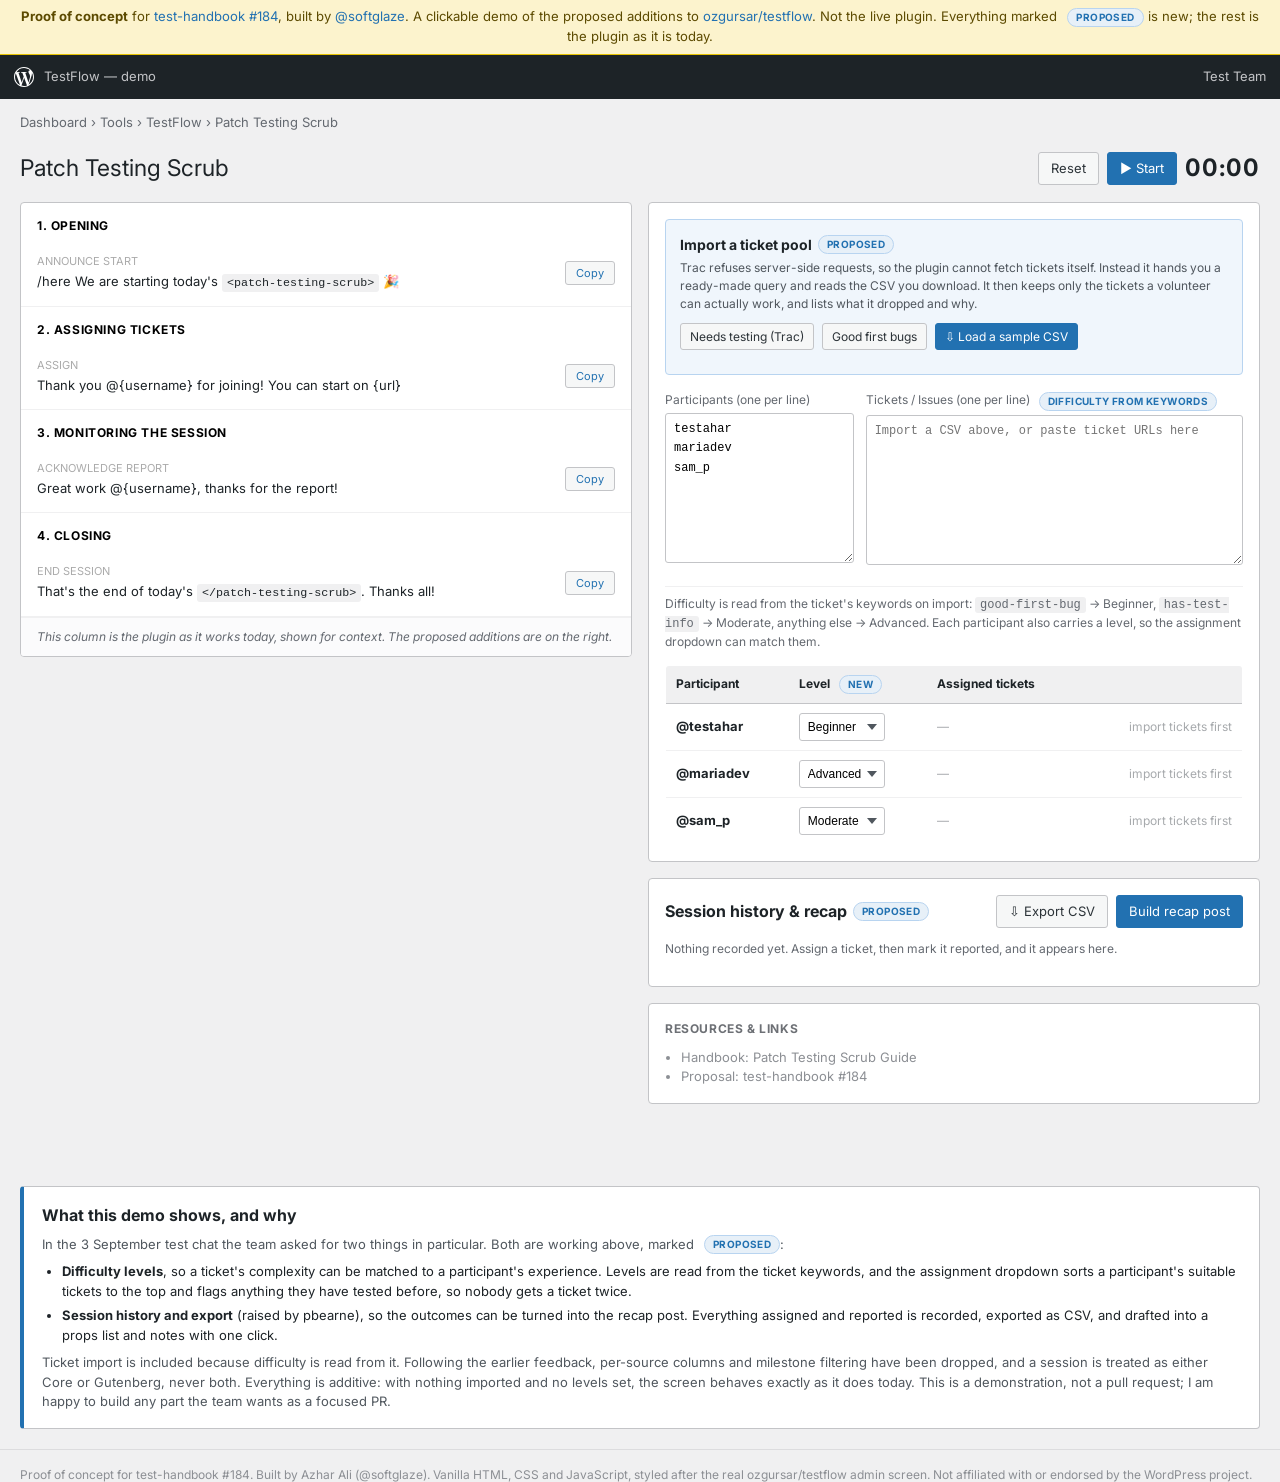
==== index.html @ a4e65a88 "TestFlow patch-scrub demo: difficulty levels, session-history export, ticket import" ====
<!DOCTYPE html>
<html lang="en">
<head>
<meta charset="utf-8">
<meta name="viewport" content="width=device-width, initial-scale=1">
<title>TestFlow scrub demo (test-handbook #184)</title>
<link rel="preconnect" href="https://fonts.googleapis.com">
<link href="https://fonts.googleapis.com/css2?family=Inter:wght@400;500;600;700&display=swap" rel="stylesheet">
<style>
  :root{ --wp-admin-theme-color:#2271b1; --wp:#2271b1; }
  *{box-sizing:border-box}
  [hidden]{display:none!important}
  body{margin:0;background:#f0f0f1;color:#1d2327;font-family:"Inter",-apple-system,BlinkMacSystemFont,"Segoe UI",Roboto,Helvetica,Arial,sans-serif;font-size:14px;line-height:1.5}
  a{color:var(--wp);text-decoration:none} a:hover{text-decoration:underline}

  .ribbon{background:#fcf3cd;color:#5c4a00;font-size:.82rem;text-align:center;padding:7px 14px;border-bottom:1px solid #e6c200}
  .ribbon strong{font-weight:700}
  .wpadminbar{background:#1d2327;color:#c3c4c7;height:44px;display:flex;align-items:center;gap:10px;padding:0 14px;font-size:13px}
  .wpadminbar svg{width:20px;height:20px;fill:#fff}
  .wpadminbar .who{margin-left:auto}
  .breadcrumb{max-width:1400px;margin:0 auto;padding:14px 20px 0;color:#646970;font-size:13px}

  .wrap{max-width:1400px;margin:0 auto;padding:6px 20px 60px}
  h1{font-size:23px;font-weight:400;margin:0}
  h2{font-size:16px;margin:0 0 10px}

  .button{background:#f6f7f7;border:1px solid #c3c4c7;border-radius:3px;color:#2c3338;padding:5px 12px;font-size:13px;cursor:pointer;line-height:1.6;font-family:inherit;display:inline-flex;align-items:center;gap:6px}
  .button:hover{background:#f0f0f1;border-color:#8c8f94}
  .button-primary{background:var(--wp);border-color:var(--wp);color:#fff}
  .button-primary:hover{background:#135e96;border-color:#135e96}
  .button-small{padding:3px 9px;font-size:12px}

  .widefat{border:1px solid #c3c4c7;border-collapse:collapse;width:100%;background:#fff;border-radius:4px;overflow:hidden}
  .widefat th,.widefat td{padding:9px 10px;text-align:left;vertical-align:middle}
  .widefat thead th{border-bottom:1px solid #c3c4c7;font-size:12px;background:#f0f0f1}
  .widefat tbody td{border-bottom:1px solid #f0f0f1}
  .widefat tbody tr:last-child td{border-bottom:none}

  /* proposed marker */
  .tf-proposed{display:inline-block;font-size:10px;font-weight:700;text-transform:uppercase;letter-spacing:.4px;color:var(--wp);background:#e7f0f8;border:1px solid #b8d4f0;border-radius:10px;padding:1px 8px;margin-left:6px;vertical-align:middle}

  /* TestFlow (adapted from the plugin's admin.css) */
  .tf-wrap{max-width:1400px}
  .tf-header{display:flex;align-items:center;justify-content:space-between;padding:12px 0 16px;flex-wrap:wrap;gap:10px}
  .tf-timer-controls{display:flex;align-items:center;gap:8px}
  .tf-timer{font-size:24px;font-weight:700;font-variant-numeric:tabular-nums;letter-spacing:1px;color:#1d2327;min-width:70px}
  .tf-body{display:grid;grid-template-columns:1fr 1fr;gap:16px;align-items:start}
  .tf-messages-panel{background:#fff;border:1px solid #c3c4c7;border-radius:4px;overflow:hidden}
  .tf-panel-section{padding:14px 16px;border-bottom:1px solid #f0f0f1}
  .tf-panel-section:last-child{border-bottom:none}
  .tf-section-label{display:flex;align-items:center;gap:8px;font-weight:700;text-transform:uppercase;letter-spacing:.6px;color:#000;font-size:12px;margin-bottom:10px}
  .tf-msg-row{display:flex;align-items:center;justify-content:space-between;gap:12px;padding:8px 0;border-bottom:1px solid #f6f7f7}
  .tf-msg-row:last-child{border-bottom:none;padding-bottom:0}
  .tf-msg-label{font-size:11px;text-transform:uppercase;color:#ababab;margin-bottom:2px}
  .tf-msg-text{color:#1d2327;line-height:1.5;font-size:13px}
  .tf-inline-code{background:#f0f0f1;border-radius:3px;padding:2px 5px;font-family:monospace;font-size:.9em}
  .tf-copy-btn{flex-shrink:0;padding:4px 10px;font-size:11px;background:#f6f7f7;border:1px solid #c3c4c7;border-radius:3px;cursor:pointer;white-space:nowrap;color:var(--wp);font-family:inherit}
  .tf-copy-btn:hover{background:var(--wp);color:#fff;border-color:var(--wp)}
  .tf-copy-btn.is-copied{background:#00a32a;color:#fff;border-color:#00a32a}
  .tf-context-note{font-size:12px;color:#646970;font-style:italic;padding:10px 16px;background:#fbfbfc;border-top:1px solid #f0f0f1}

  .tf-right-col{display:flex;flex-direction:column;gap:16px}
  .tf-tracker{background:#fff;border:1px solid #c3c4c7;border-radius:4px;padding:16px}

  /* import panel (proposed) */
  .tf-import{border:1px solid #b8d4f0;background:#f0f6fc;border-radius:4px;padding:14px;margin-bottom:16px}
  .tf-import h3{margin:0 0 4px;font-size:14px;display:flex;align-items:center}
  .tf-import p{margin:2px 0 10px;font-size:12px;color:#50575e}
  .tf-import .qbtns{display:flex;gap:8px;flex-wrap:wrap;margin-bottom:10px}
  .tf-import-summary{font-size:13px;background:#fff;border:1px solid #c3c4c7;border-radius:3px;padding:10px 12px;margin-top:10px}
  .tf-import-summary b{color:#1d2327}
  .tf-dropped{margin:8px 0 0;padding-left:18px;font-size:12px;color:#646970}
  .tf-dropped li{margin-bottom:2px}
  details.tf-dropwrap summary{cursor:pointer;color:var(--wp);font-size:12px;margin-top:6px}

  .tf-pool-setup{display:grid;grid-template-columns:1fr 2fr;gap:12px;margin-bottom:8px;padding-bottom:16px;border-bottom:1px solid #f0f0f1}
  .tf-pool-label{display:block;font-size:12px;color:#646970;margin-bottom:4px}
  .tf-pool-textarea{width:100%;font-size:12px;border:1px solid #c3c4c7;border-radius:3px;padding:6px 8px;resize:vertical;line-height:1.6;font-family:ui-monospace,SFMono-Regular,Menlo,monospace;min-height:150px}
  .tf-hint{font-size:12px;color:#646970;margin:8px 0 14px}
  .tf-hint code{background:#f0f0f1;border-radius:3px;padding:1px 5px}

  .tf-table{font-size:13px}
  .tf-level-select{height:28px;padding:0 22px 0 8px;border:1px solid #c3c4c7;border-radius:3px;font-size:12px;background:#fff;cursor:pointer;appearance:none;-webkit-appearance:none;background-image:url("data:image/svg+xml,%3Csvg xmlns='http://www.w3.org/2000/svg' width='10' height='6'%3E%3Cpath fill='%2350575e' d='M0 0h10L5 6z'/%3E%3C/svg%3E");background-repeat:no-repeat;background-position:right 7px center}
  .tf-assign{display:flex;gap:6px;align-items:center;flex-wrap:wrap;justify-content:flex-end}
  .tf-assign-select{max-width:230px;height:28px;padding:0 24px 0 8px;border:1px solid #c3c4c7;border-radius:3px;font-size:12px;background:#fff;cursor:pointer;appearance:none;-webkit-appearance:none;background-image:url("data:image/svg+xml,%3Csvg xmlns='http://www.w3.org/2000/svg' width='10' height='6'%3E%3Cpath fill='%2350575e' d='M0 0h10L5 6z'/%3E%3C/svg%3E");background-repeat:no-repeat;background-position:right 8px center;text-overflow:ellipsis}
  .tf-chip{display:inline-flex;align-items:center;gap:6px;background:#f0f6fc;border:1px solid #b8d4f0;border-radius:12px;padding:2px 4px 2px 9px;font-size:12px;margin:2px 4px 2px 0}
  .tf-chip .lv{font-size:10px;color:#646970}
  .tf-chip.reported{background:#edfaef;border-color:#a7d3b6}
  .tf-chip button{border:none;background:#c3c4c7;color:#fff;border-radius:50%;width:15px;height:15px;font-size:11px;line-height:1;cursor:pointer;padding:0}
  .tf-chip .rep{background:none;color:#00a32a;font-weight:700;width:auto;height:auto;padding:0 2px}
  .lvl{display:inline-block;font-size:10px;font-weight:700;text-transform:uppercase;letter-spacing:.3px;padding:1px 7px;border-radius:10px}
  .lvl.Beginner{background:#edfaef;color:#00a32a}
  .lvl.Moderate{background:#fcf3e6;color:#8a5a00}
  .lvl.Advanced{background:#fbeaea;color:#b32d2e}
  .tf-empty-row td{text-align:center;color:#646970;padding:26px!important;font-style:italic}

  /* session history panel (proposed) */
  .tf-history{background:#fff;border:1px solid #c3c4c7;border-radius:4px;padding:16px}
  .tf-history-head{display:flex;align-items:center;justify-content:space-between;gap:10px;flex-wrap:wrap;margin-bottom:10px}
  .tf-history-head h2{display:flex;align-items:center;margin:0}
  .tf-history-actions{display:flex;gap:8px;flex-wrap:wrap}
  .tf-recap{width:100%;min-height:150px;margin-top:12px;border:1px solid #c3c4c7;border-radius:3px;padding:10px 12px;font-family:ui-monospace,SFMono-Regular,Menlo,monospace;font-size:12px;line-height:1.6;resize:vertical;white-space:pre-wrap}
  .tf-count{font-size:12px;color:#646970}

  .tf-resources{border:1px solid #c3c4c7;border-radius:4px;padding:16px;background:#fff}
  .tf-resource-links{margin:6px 0 0 16px;padding:0;list-style:disc;color:#8c8f94;font-size:13px}
  .tf-resource-links a{color:inherit}

  .callout{max-width:1400px;margin:22px auto 0;padding:0 20px}
  .callout .box{background:#fff;border:1px solid #c3c4c7;border-left:4px solid var(--wp);border-radius:4px;padding:16px 18px}
  .callout h2{font-size:16px;margin:0 0 8px}
  .callout ul{margin:6px 0;padding-left:20px}
  .callout li{margin-bottom:5px}
  .foot{max-width:1400px;margin:20px auto 0;padding:16px 20px 0;border-top:1px solid #dcdcde;color:#8c8f94;font-size:12px}

  .tf-toast{position:fixed;bottom:24px;right:24px;background:#1d2327;color:#fff;padding:9px 16px;border-radius:4px;font-size:13px;z-index:9999;opacity:0;transform:translateY(8px);transition:opacity .2s,transform .2s;pointer-events:none}
  .tf-toast.is-visible{opacity:1;transform:translateY(0)}

  @media (max-width:1100px){ .tf-body{grid-template-columns:1fr} }
  @media (max-width:600px){ .tf-pool-setup{grid-template-columns:1fr} .breadcrumb,.wrap{padding-left:14px;padding-right:14px} }
</style>
</head>
<body>

<div class="ribbon">
  <strong>Proof of concept</strong> for <a href="https://github.com/WordPress/test-handbook/issues/184">test-handbook #184</a>,
  built by <a href="https://profiles.wordpress.org/softglaze/">@softglaze</a>. A clickable demo of the proposed additions to
  <a href="https://github.com/ozgursar/testflow">ozgursar/testflow</a>. Not the live plugin. Everything marked <span class="tf-proposed">Proposed</span> is new; the rest is the plugin as it is today.
</div>

<div class="wpadminbar">
  <svg viewBox="0 0 24 24" aria-hidden="true"><path d="M21.469 6.825c.84 1.537 1.318 3.3 1.318 5.175 0 3.979-2.156 7.456-5.363 9.325l3.295-9.527c.615-1.54.82-2.771.82-3.864 0-.405-.026-.78-.07-1.11m-7.981.105c.647-.03 1.232-.105 1.232-.105.582-.075.514-.93-.067-.899 0 0-1.755.135-2.88.135-1.064 0-2.85-.15-2.85-.15-.585-.03-.661.855-.075.885 0 0 .54.061 1.125.09l1.68 4.605-2.37 7.08L5.354 7.03c.649-.03 1.234-.1 1.234-.1.585-.075.516-.93-.065-.896 0 0-1.746.138-2.874.138-.2 0-.438-.008-.69-.015C4.911 3.15 8.235 1.215 12 1.215c2.809 0 5.365 1.072 7.286 2.833-.046-.003-.091-.009-.141-.009-1.06 0-1.812.923-1.812 1.914 0 .89.513 1.643 1.06 2.531.411.72.89 1.643.89 2.977 0 .923-.354 1.994-.821 3.479l-1.075 3.585-3.9-11.61.001.014zM12 22.784c-1.059 0-2.081-.153-3.048-.437l3.237-9.406 3.315 9.087c.024.053.05.101.078.149-1.12.393-2.325.609-3.582.609M1.211 12c0-1.564.336-3.05.935-4.39L7.29 21.709C3.694 19.96 1.212 16.271 1.211 12M12 0C5.385 0 0 5.385 0 12s5.385 12 12 12 12-5.385 12-12S18.615 0 12 0"/></svg>
  <span>TestFlow &mdash; demo</span>
  <span class="who">Test Team</span>
</div>
<div class="breadcrumb">Dashboard &rsaquo; Tools &rsaquo; TestFlow &rsaquo; Patch Testing Scrub</div>

<div class="wrap tf-wrap">

  <div class="tf-header">
    <h1>Patch Testing Scrub</h1>
    <div class="tf-timer-controls">
      <button class="button" id="tf-timer-reset">Reset</button>
      <button class="button button-primary" id="tf-timer-btn">&#9654; Start</button>
      <span class="tf-timer" id="tf-timer">00:00</span>
    </div>
  </div>

  <div class="tf-body">

    <!-- LEFT: existing plugin messages panel (context) -->
    <aside class="tf-messages-panel">
      <div class="tf-panel-section">
        <div class="tf-section-label">1. Opening</div>
        <div class="tf-msg-row"><div><div class="tf-msg-label">Announce start</div><div class="tf-msg-text">/here We are starting today's <code class="tf-inline-code">&lt;patch-testing-scrub&gt;</code> &#127881;</div></div><button class="tf-copy-btn" data-copy="/here We are starting today's <patch-testing-scrub>">Copy</button></div>
      </div>
      <div class="tf-panel-section">
        <div class="tf-section-label">2. Assigning Tickets</div>
        <div class="tf-msg-row"><div><div class="tf-msg-label">Assign</div><div class="tf-msg-text">Thank you @{username} for joining! You can start on {url}</div></div><button class="tf-copy-btn" data-copy="Thank you @{username} for joining! You can start on {url}">Copy</button></div>
      </div>
      <div class="tf-panel-section">
        <div class="tf-section-label">3. Monitoring the Session</div>
        <div class="tf-msg-row"><div><div class="tf-msg-label">Acknowledge report</div><div class="tf-msg-text">Great work @{username}, thanks for the report!</div></div><button class="tf-copy-btn" data-copy="Great work @{username}, thanks for the report!">Copy</button></div>
      </div>
      <div class="tf-panel-section">
        <div class="tf-section-label">4. Closing</div>
        <div class="tf-msg-row"><div><div class="tf-msg-label">End session</div><div class="tf-msg-text">That's the end of today's <code class="tf-inline-code">&lt;/patch-testing-scrub&gt;</code>. Thanks all!</div></div><button class="tf-copy-btn" data-copy="That's the end of today's </patch-testing-scrub>. Thanks all!">Copy</button></div>
      </div>
      <div class="tf-context-note">This column is the plugin as it works today, shown for context. The proposed additions are on the right.</div>
    </aside>

    <!-- RIGHT: tracker + proposed features -->
    <div class="tf-right-col">
      <main class="tf-tracker">

        <!-- PROPOSED: ticket import -->
        <div class="tf-import">
          <h3>Import a ticket pool <span class="tf-proposed">Proposed</span></h3>
          <p>Trac refuses server-side requests, so the plugin cannot fetch tickets itself. Instead it hands you a ready-made query and reads the CSV you download. It then keeps only the tickets a volunteer can actually work, and lists what it dropped and why.</p>
          <div class="qbtns">
            <a class="button button-small" href="https://core.trac.wordpress.org/query?status=accepted&status=assigned&status=new&status=reopened&status=reviewing&keywords=~needs-testing+has-patch&col=id&col=summary&col=status&col=keywords&col=milestone&col=priority&col=component&max=0&order=priority&format=csv" target="_blank" rel="noopener">Needs testing (Trac)</a>
            <a class="button button-small" href="https://core.trac.wordpress.org/query?status=!closed&keywords=~good-first-bug&col=id&col=summary&col=keywords&max=0&format=csv" target="_blank" rel="noopener">Good first bugs</a>
            <button class="button button-small button-primary" id="tf-load-sample">&#8681; Load a sample CSV</button>
          </div>
          <div id="tf-import-summary" class="tf-import-summary" hidden></div>
        </div>

        <div class="tf-pool-setup">
          <div>
            <label class="tf-pool-label" for="tf-participant-pool">Participants (one per line)</label>
            <textarea id="tf-participant-pool" class="tf-pool-textarea" spellcheck="false" placeholder="username1&#10;username2">testahar
mariadev
sam_p</textarea>
          </div>
          <div>
            <label class="tf-pool-label" for="tf-ticket-pool">Tickets / Issues (one per line) <span class="tf-proposed">Difficulty from keywords</span></label>
            <textarea id="tf-ticket-pool" class="tf-pool-textarea" spellcheck="false" placeholder="Import a CSV above, or paste ticket URLs here"></textarea>
          </div>
        </div>
        <p class="tf-hint">Difficulty is read from the ticket's keywords on import: <code>good-first-bug</code> &rarr; Beginner, <code>has-test-info</code> &rarr; Moderate, anything else &rarr; Advanced. Each participant also carries a level, so the assignment dropdown can match them.</p>

        <table class="widefat tf-table">
          <thead>
            <tr><th>Participant</th><th>Level <span class="tf-proposed">New</span></th><th>Assigned tickets</th><th></th></tr>
          </thead>
          <tbody id="tf-participants-list"></tbody>
        </table>
      </main>

      <!-- PROPOSED: session history + export -->
      <section class="tf-history">
        <div class="tf-history-head">
          <h2>Session history &amp; recap <span class="tf-proposed">Proposed</span></h2>
          <div class="tf-history-actions">
            <button class="button" id="tf-export-csv">&#8681; Export CSV</button>
            <button class="button button-primary" id="tf-build-recap">Build recap post</button>
          </div>
        </div>
        <p class="tf-count" id="tf-history-count">Nothing recorded yet. Assign a ticket, then mark it reported, and it appears here.</p>
        <table class="widefat tf-table" id="tf-history-table" hidden>
          <thead><tr><th>Ticket</th><th>Level</th><th>Tester</th><th>Outcome</th></tr></thead>
          <tbody id="tf-history-body"></tbody>
        </table>
        <textarea class="tf-recap" id="tf-recap" hidden placeholder="The recap post skeleton will appear here"></textarea>
      </section>

      <div class="tf-resources">
        <div class="tf-section-label" style="color:#6d7075">Resources &amp; Links</div>
        <ul class="tf-resource-links">
          <li><a href="https://make.wordpress.org/test/handbook/team-reps/patch-testing-scrub-guide/" target="_blank" rel="noopener">Handbook: Patch Testing Scrub Guide</a></li>
          <li><a href="https://github.com/WordPress/test-handbook/issues/184" target="_blank" rel="noopener">Proposal: test-handbook #184</a></li>
        </ul>
      </div>

    </div>
  </div>
</div>

<div class="callout">
  <div class="box">
    <h2>What this demo shows, and why</h2>
    <p style="margin:0 0 8px;color:#50575e;font-size:13px">In the 3 September test chat the team asked for two things in particular. Both are working above, marked <span class="tf-proposed">Proposed</span>:</p>
    <ul style="font-size:13px;color:#1d2327">
      <li><strong>Difficulty levels</strong>, so a ticket's complexity can be matched to a participant's experience. Levels are read from the ticket keywords, and the assignment dropdown sorts a participant's suitable tickets to the top and flags anything they have tested before, so nobody gets a ticket twice.</li>
      <li><strong>Session history and export</strong> (raised by pbearne), so the outcomes can be turned into the recap post. Everything assigned and reported is recorded, exported as CSV, and drafted into a props list and notes with one click.</li>
    </ul>
    <p style="margin:8px 0 0;color:#50575e;font-size:13px">Ticket import is included because difficulty is read from it. Following the earlier feedback, per-source columns and milestone filtering have been dropped, and a session is treated as either Core or Gutenberg, never both. Everything is additive: with nothing imported and no levels set, the screen behaves exactly as it does today. This is a demonstration, not a pull request; I am happy to build any part the team wants as a focused PR.</p>
  </div>
</div>

<div class="foot">Proof of concept for test-handbook #184. Built by Azhar Ali (@softglaze). Vanilla HTML, CSS and JavaScript, styled after the real ozgursar/testflow admin screen. Not affiliated with or endorsed by the WordPress project.</div>

<div class="tf-toast" id="tf-toast" aria-live="polite"></div>

<script>
(function(){
  "use strict";
  // ---- sample data (a realistic needs-testing query) ----
  var WORKABLE = [
    {id:65403, sum:"Twenty Twenty-Five: navigation overlaps content on small screens", kw:"good-first-bug has-patch needs-testing"},
    {id:65491, sum:"Media Library: keyboard focus is lost after deleting an item", kw:"good-first-bug has-test-info needs-testing"},
    {id:64990, sum:"Docs: clarify accepted arguments for wp_enqueue_script()", kw:"good-first-bug needs-testing"},
    {id:65600, sum:"Site Editor: a renamed template part is not saved", kw:"has-patch has-test-info needs-testing"},
    {id:65333, sum:"Comments: nested reply link is not announced to screen readers", kw:"has-test-info needs-testing"},
    {id:65210, sum:"Improve wp_kses() performance on very large content", kw:"has-patch needs-testing"},
    {id:64887, sum:"REST API: term meta queries are not cached", kw:"has-patch needs-testing"},
    {id:65128, sum:"Block bindings: escape attribute output before render", kw:"has-patch needs-testing"}
  ];
  var DROPPED = [
    {id:64111, sum:"Discuss: a new default admin color scheme", reason:"Blocked on a design decision"},
    {id:63999, sum:"Proposal: change the bundled default theme", reason:"Blocked on a maintainer decision"},
    {id:65012, sum:"Refactor the option caching layer", reason:"Already heading for commit"},
    {id:64777, sum:"Duplicate of #65210", reason:"Closed"}
  ];
  // who tested what in earlier sessions (for the repeat-prevention markers)
  var PRIOR = { 65491:["testahar"], 65210:["mariadev","sam_p"] };

  var TRAC="https://core.trac.wordpress.org/ticket/";
  function levelOf(kw){ kw=(kw||"").toLowerCase(); if(kw.indexOf("good-first-bug")>=0) return "Beginner"; if(kw.indexOf("has-test-info")>=0) return "Moderate"; return "Advanced"; }

  var state = { imported:false, tickets:[], participants:[], history:[] };
  // history entries: {id, sum, level, name, outcome:'assigned'|'reported'}

  var $ = function(s,r){ return (r||document).querySelector(s); };
  function toast(m){ var t=$("#tf-toast"); t.textContent=m; t.classList.add("is-visible"); clearTimeout(t._t); t._t=setTimeout(function(){t.classList.remove("is-visible");},1600); }

  // ---- participants ----
  function parseParticipants(){
    var lines = $("#tf-participant-pool").value.split(/\n/).map(function(s){return s.trim();}).filter(Boolean);
    var seen={};
    lines.forEach(function(name){
      if(seen[name]) return; seen[name]=1;
      if(!state.participants.some(function(p){return p.name===name;})){
        var lvl = name==="mariadev"?"Advanced":(name==="sam_p"?"Moderate":"Beginner");
        state.participants.push({name:name, level:lvl, assigned:[]});
      }
    });
    // drop removed
    state.participants = state.participants.filter(function(p){ return lines.indexOf(p.name)>=0; });
  }

  function ticketById(id){ return state.tickets.filter(function(t){return t.id===id;})[0]; }
  function assignedElsewhere(id, exceptName){
    var names=[];
    state.participants.forEach(function(p){ if(p.name!==exceptName && p.assigned.indexOf(id)>=0) names.push(p.name); });
    (PRIOR[id]||[]).forEach(function(n){ if(n!==exceptName && names.indexOf(n)<0) names.push(n); });
    return names;
  }
  function hadBefore(id, name){ return (PRIOR[id]||[]).indexOf(name)>=0 || false; }

  function buildAssignOptions(p){
    var order = {Beginner:0,Moderate:1,Advanced:2};
    var pl = order[p.level];
    var opts = state.tickets.filter(function(t){ return p.assigned.indexOf(t.id)<0; });
    opts.sort(function(a,b){
      var am=(a.level===p.level)?0:1, bm=(b.level===p.level)?0:1;
      if(am!==bm) return am-bm;
      return order[a.level]-order[b.level];
    });
    var html = '<option value="">Assign a ticket…</option>';
    opts.forEach(function(t){
      var match = (t.level===p.level);
      var note = "";
      if(hadBefore(t.id,p.name)) note=" · they tested this before";
      else { var others=assignedElsewhere(t.id,p.name); if(others.length) note=" · "+others.length+" had this before"; }
      var label = "#"+t.id+" ("+t.level+") "+t.sum;
      if(label.length>52) label=label.slice(0,50)+"…";
      html += '<option value="'+t.id+'"'+(match?"":' style="color:#8c8f94"')+'>'+esc(label+note)+'</option>';
    });
    return html;
  }

  function esc(s){ return String(s).replace(/[&<>"]/g,function(c){return {"&":"&amp;","<":"&lt;",">":"&gt;",'"':"&quot;"}[c];}); }

  function renderParticipants(){
    var tb = $("#tf-participants-list"); tb.innerHTML="";
    if(!state.participants.length){ tb.innerHTML='<tr class="tf-empty-row"><td colspan="4">No participants yet. Add someone in the box above.</td></tr>'; return; }
    state.participants.forEach(function(p){
      var tr=document.createElement("tr");
      // name
      var tdName=document.createElement("td"); tdName.innerHTML='<strong>@'+esc(p.name)+'</strong>'; tr.appendChild(tdName);
      // level select
      var tdLvl=document.createElement("td");
      var lsel=document.createElement("select"); lsel.className="tf-level-select";
      ["Beginner","Moderate","Advanced"].forEach(function(l){ var o=document.createElement("option"); o.value=l; o.textContent=l; if(l===p.level)o.selected=true; lsel.appendChild(o); });
      lsel.addEventListener("change",function(){ p.level=lsel.value; renderParticipants(); });
      tdLvl.appendChild(lsel); tr.appendChild(tdLvl);
      // assigned chips
      var tdChips=document.createElement("td");
      if(!p.assigned.length){ tdChips.innerHTML='<span style="color:#a7aaad;font-size:12px">—</span>'; }
      else p.assigned.forEach(function(id){
        var t=ticketById(id); if(!t) return;
        var rep = state.history.some(function(h){return h.id===id&&h.name===p.name&&h.outcome==="reported";});
        var chip=document.createElement("span"); chip.className="tf-chip"+(rep?" reported":"");
        chip.innerHTML='<a class="tf-ticket-link" href="'+TRAC+id+'" target="_blank" rel="noopener">#'+id+'</a> <span class="lv">'+t.level+'</span>';
        if(rep){ var ok=document.createElement("span"); ok.className="rep"; ok.textContent="✓ reported"; chip.appendChild(ok); }
        else { var rb=document.createElement("button"); rb.className="rep"; rb.title="Mark reported"; rb.textContent="mark reported"; rb.addEventListener("click",function(){ mark(id,p.name); }); chip.appendChild(rb); }
        var x=document.createElement("button"); x.title="Remove"; x.textContent="×"; x.addEventListener("click",function(){ unassign(id,p.name); }); chip.appendChild(x);
        tdChips.appendChild(chip);
      });
      tr.appendChild(tdChips);
      // assign dropdown
      var tdAct=document.createElement("td");
      var wrap=document.createElement("div"); wrap.className="tf-assign";
      if(!state.imported){ wrap.innerHTML='<span style="color:#a7aaad;font-size:12px">import tickets first</span>'; }
      else{
        var sel=document.createElement("select"); sel.className="tf-assign-select"; sel.innerHTML=buildAssignOptions(p);
        sel.addEventListener("change",function(){ if(sel.value){ assign(parseInt(sel.value,10),p.name); } });
        wrap.appendChild(sel);
      }
      tdAct.appendChild(wrap); tr.appendChild(tdAct);
      tb.appendChild(tr);
    });
  }

  function assign(id,name){
    var p=state.participants.filter(function(x){return x.name===name;})[0]; if(!p) return;
    if(p.assigned.indexOf(id)<0) p.assigned.push(id);
    var t=ticketById(id);
    state.history.push({id:id, sum:t.sum, level:t.level, name:name, outcome:"assigned"});
    renderParticipants(); renderHistory(); toast("Assigned #"+id+" to @"+name);
  }
  function unassign(id,name){
    var p=state.participants.filter(function(x){return x.name===name;})[0]; if(!p) return;
    p.assigned=p.assigned.filter(function(x){return x!==id;});
    state.history=state.history.filter(function(h){return !(h.id===id&&h.name===name);});
    renderParticipants(); renderHistory();
  }
  function mark(id,name){
    state.history.forEach(function(h){ if(h.id===id&&h.name===name) h.outcome="reported"; });
    if(!state.history.some(function(h){return h.id===id&&h.name===name;})){ var t=ticketById(id); state.history.push({id:id,sum:t.sum,level:t.level,name:name,outcome:"reported"}); }
    renderParticipants(); renderHistory(); toast("#"+id+" marked reported");
  }

  function renderHistory(){
    var body=$("#tf-history-body"), table=$("#tf-history-table"), count=$("#tf-history-count");
    if(!state.history.length){ table.hidden=true; count.hidden=false; count.textContent="Nothing recorded yet. Assign a ticket, then mark it reported, and it appears here."; return; }
    count.hidden=true; table.hidden=false; body.innerHTML="";
    state.history.forEach(function(h){
      var tr=document.createElement("tr");
      tr.innerHTML='<td><a href="'+TRAC+h.id+'" target="_blank" rel="noopener">#'+h.id+'</a> '+esc(h.sum)+'</td>'+
        '<td><span class="lvl '+h.level+'">'+h.level+'</span></td>'+
        '<td>@'+esc(h.name)+'</td>'+
        '<td>'+(h.outcome==="reported"?'<span style="color:#00a32a;font-weight:600">Reported</span>':'<span style="color:#646970">Assigned</span>')+'</td>';
      body.appendChild(tr);
    });
  }

  // ---- import ----
  function loadSample(){
    state.tickets = WORKABLE.map(function(t){ return {id:t.id, sum:t.sum, kw:t.kw, level:levelOf(t.kw)}; });
    state.imported = true;
    $("#tf-ticket-pool").value = state.tickets.map(function(t){ return "#"+t.id+"  "+t.sum+"  | "+t.level; }).join("\n");
    var total = WORKABLE.length + DROPPED.length;
    var s=$("#tf-import-summary"); s.hidden=false;
    var dropList = DROPPED.map(function(d){ return '<li>#'+d.id+' '+esc(d.sum)+' &mdash; <em>'+esc(d.reason)+'</em></li>'; }).join("");
    s.innerHTML = '<b>'+total+'</b> tickets in the query, <b>'+WORKABLE.length+'</b> workable, <b>'+DROPPED.length+'</b> dropped.'+
      '<details class="tf-dropwrap"><summary>Show what was dropped and why</summary><ul class="tf-dropped">'+dropList+'</ul></details>'+
      '<div style="margin-top:6px;color:#646970;font-size:12px">On the real needs-testing query today this is about 127 tickets and 73 workable. Sample shown here for the demo.</div>';
    renderParticipants(); toast("Imported "+WORKABLE.length+" workable tickets");
  }

  // ---- export + recap ----
  function exportCSV(){
    if(!state.history.length){ toast("Nothing to export yet"); return; }
    var rows=[["Ticket","URL","Summary","Level","Tester","Outcome"]];
    state.history.forEach(function(h){ rows.push(["#"+h.id, TRAC+h.id, h.sum, h.level, "@"+h.name, h.outcome]); });
    var csv=rows.map(function(r){ return r.map(function(c){ return '"'+String(c).replace(/"/g,'""')+'"'; }).join(","); }).join("\n");
    var blob=new Blob([csv],{type:"text/csv"}); var a=document.createElement("a");
    a.href=URL.createObjectURL(blob); a.download="patch-scrub-"+new Date().toISOString().slice(0,10)+".csv";
    document.body.appendChild(a); a.click(); a.remove(); toast("CSV downloaded");
  }
  function buildRecap(){
    var ta=$("#tf-recap"); ta.hidden=false;
    var reported = state.history.filter(function(h){return h.outcome==="reported";});
    var testers={}; state.history.forEach(function(h){ testers[h.name]=1; });
    var names=Object.keys(testers).map(function(n){return "@"+n;});
    var lines=[];
    lines.push("## Patch testing scrub recap");
    lines.push("");
    lines.push("Thanks to everyone who joined today"+(names.length?": "+names.join(", "):"")+". 🎉");
    lines.push("");
    lines.push("Tickets covered:");
    if(!state.history.length) lines.push("- (nothing assigned yet)");
    else {
      var seen={};
      state.history.forEach(function(h){ if(seen[h.id])return; seen[h.id]=1;
        var rep = reported.some(function(r){return r.id===h.id;});
        lines.push("- #"+h.id+" "+h.sum+" — tested by @"+h.name+(rep?" — report posted":" — assigned"));
      });
    }
    lines.push("");
    lines.push("Props: "+(names.length?names.join(", "):"—"));
    ta.value=lines.join("\n");
    toast("Recap drafted");
  }

  // ---- wire ----
  $("#tf-load-sample").addEventListener("click",loadSample);
  $("#tf-participant-pool").addEventListener("input",function(){ parseParticipants(); renderParticipants(); });
  $("#tf-export-csv").addEventListener("click",exportCSV);
  $("#tf-build-recap").addEventListener("click",buildRecap);
  document.querySelectorAll(".tf-copy-btn").forEach(function(b){
    b.addEventListener("click",function(){ var t=b.getAttribute("data-copy"); if(navigator.clipboard) navigator.clipboard.writeText(t).catch(function(){}); b.classList.add("is-copied"); b.textContent="Copied"; setTimeout(function(){ b.classList.remove("is-copied"); b.textContent="Copy"; },1200); });
  });
  // timer
  var tsec=0, tint=null;
  function ptime(s){ var m=Math.floor(s/60),x=s%60; return (m<10?"0":"")+m+":"+(x<10?"0":"")+x; }
  $("#tf-timer-btn").addEventListener("click",function(){
    var btn=this;
    if(tint){ clearInterval(tint); tint=null; btn.innerHTML="&#9654; Start"; }
    else { tint=setInterval(function(){ tsec++; $("#tf-timer").textContent=ptime(tsec); },1000); btn.innerHTML="&#10073;&#10073; Pause"; }
  });
  $("#tf-timer-reset").addEventListener("click",function(){ if(tint){clearInterval(tint);tint=null;$("#tf-timer-btn").innerHTML="&#9654; Start";} tsec=0; $("#tf-timer").textContent="00:00"; });

  parseParticipants(); renderParticipants(); renderHistory();
})();
</script>
</body>
</html>
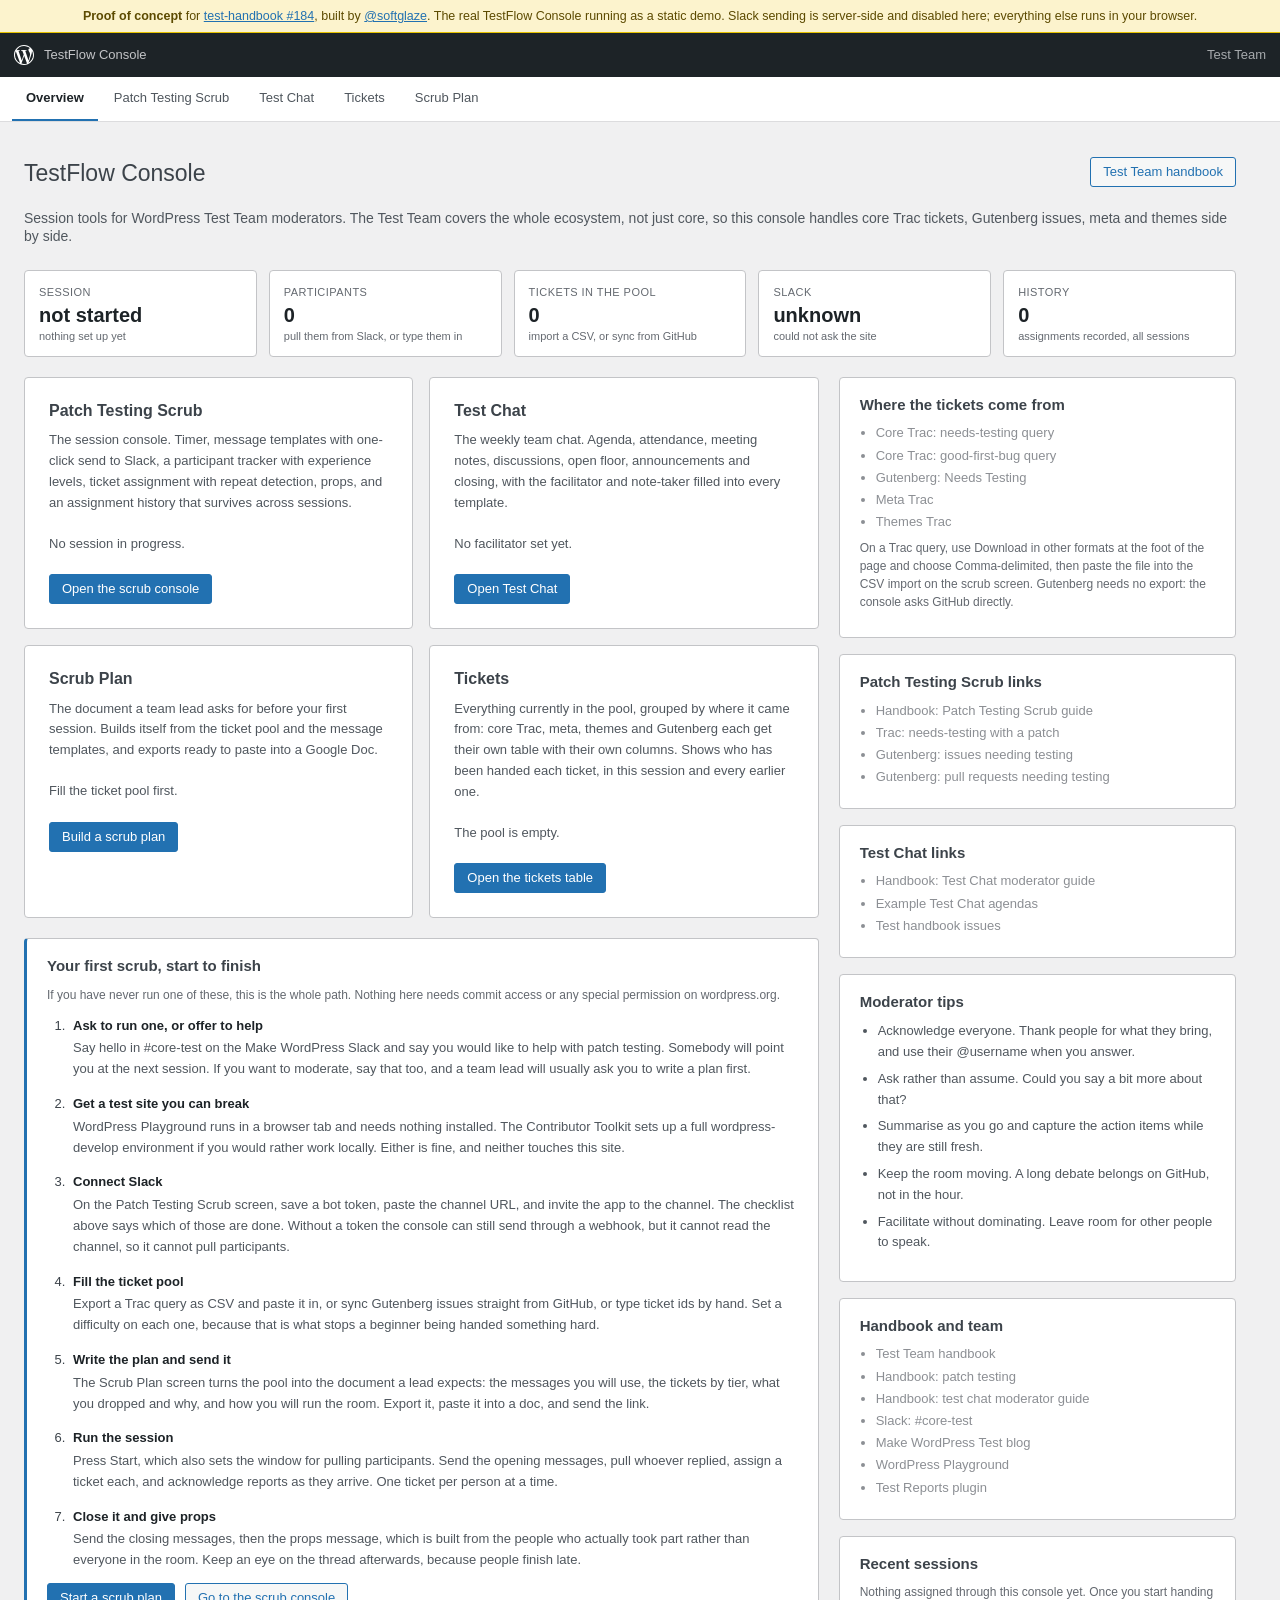
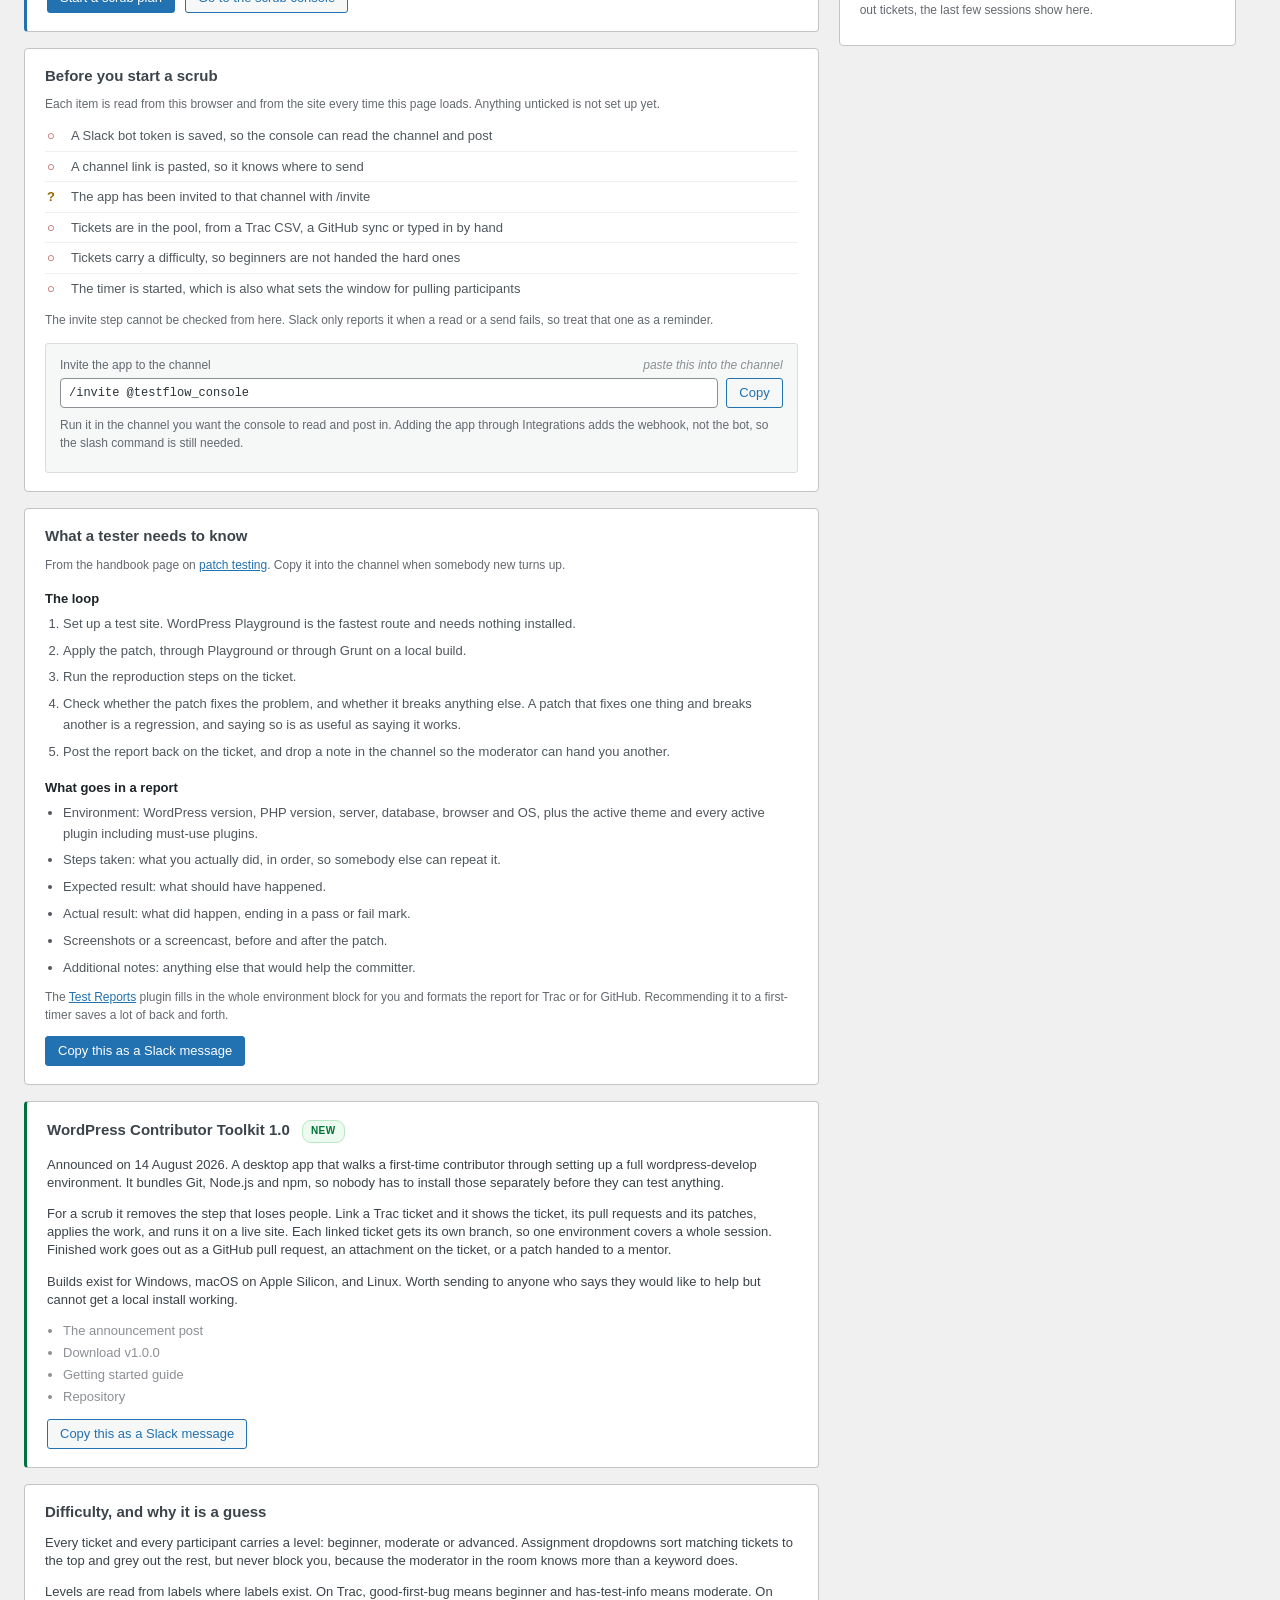
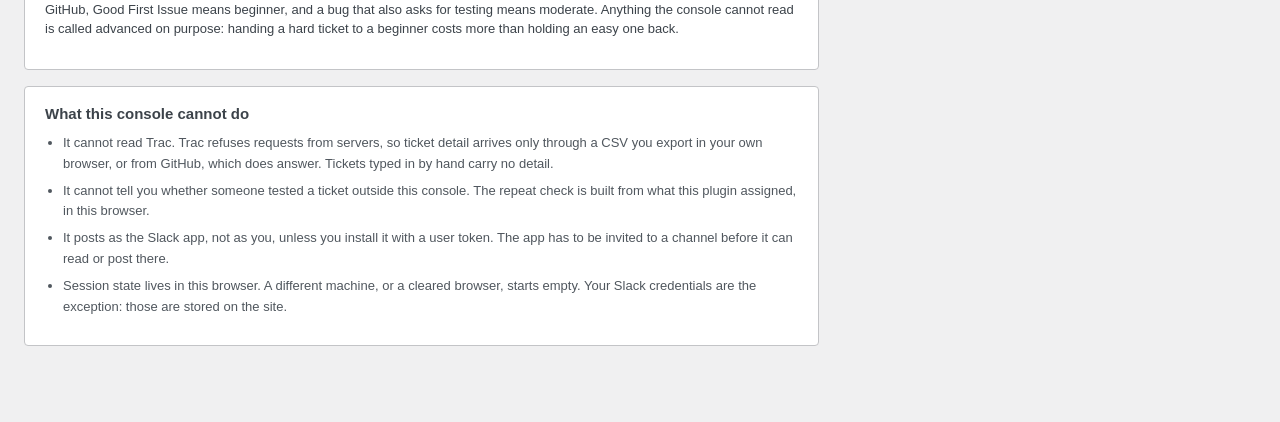
==== commit fba17d13: "Full demo: host the real TestFlow Console (5 screens, real CSS/JS) with data shim and Slack stub" ====
--- a/index.html
+++ b/index.html
@@ -3,478 +3,315 @@
 <head>
 <meta charset="utf-8">
 <meta name="viewport" content="width=device-width, initial-scale=1">
-<title>TestFlow scrub demo (test-handbook #184)</title>
-<link rel="preconnect" href="https://fonts.googleapis.com">
-<link href="https://fonts.googleapis.com/css2?family=Inter:wght@400;500;600;700&display=swap" rel="stylesheet">
-<style>
-  :root{ --wp-admin-theme-color:#2271b1; --wp:#2271b1; }
-  *{box-sizing:border-box}
-  [hidden]{display:none!important}
-  body{margin:0;background:#f0f0f1;color:#1d2327;font-family:"Inter",-apple-system,BlinkMacSystemFont,"Segoe UI",Roboto,Helvetica,Arial,sans-serif;font-size:14px;line-height:1.5}
-  a{color:var(--wp);text-decoration:none} a:hover{text-decoration:underline}
-
-  .ribbon{background:#fcf3cd;color:#5c4a00;font-size:.82rem;text-align:center;padding:7px 14px;border-bottom:1px solid #e6c200}
-  .ribbon strong{font-weight:700}
-  .wpadminbar{background:#1d2327;color:#c3c4c7;height:44px;display:flex;align-items:center;gap:10px;padding:0 14px;font-size:13px}
-  .wpadminbar svg{width:20px;height:20px;fill:#fff}
-  .wpadminbar .who{margin-left:auto}
-  .breadcrumb{max-width:1400px;margin:0 auto;padding:14px 20px 0;color:#646970;font-size:13px}
-
-  .wrap{max-width:1400px;margin:0 auto;padding:6px 20px 60px}
-  h1{font-size:23px;font-weight:400;margin:0}
-  h2{font-size:16px;margin:0 0 10px}
-
-  .button{background:#f6f7f7;border:1px solid #c3c4c7;border-radius:3px;color:#2c3338;padding:5px 12px;font-size:13px;cursor:pointer;line-height:1.6;font-family:inherit;display:inline-flex;align-items:center;gap:6px}
-  .button:hover{background:#f0f0f1;border-color:#8c8f94}
-  .button-primary{background:var(--wp);border-color:var(--wp);color:#fff}
-  .button-primary:hover{background:#135e96;border-color:#135e96}
-  .button-small{padding:3px 9px;font-size:12px}
-
-  .widefat{border:1px solid #c3c4c7;border-collapse:collapse;width:100%;background:#fff;border-radius:4px;overflow:hidden}
-  .widefat th,.widefat td{padding:9px 10px;text-align:left;vertical-align:middle}
-  .widefat thead th{border-bottom:1px solid #c3c4c7;font-size:12px;background:#f0f0f1}
-  .widefat tbody td{border-bottom:1px solid #f0f0f1}
-  .widefat tbody tr:last-child td{border-bottom:none}
-
-  /* proposed marker */
-  .tf-proposed{display:inline-block;font-size:10px;font-weight:700;text-transform:uppercase;letter-spacing:.4px;color:var(--wp);background:#e7f0f8;border:1px solid #b8d4f0;border-radius:10px;padding:1px 8px;margin-left:6px;vertical-align:middle}
-
-  /* TestFlow (adapted from the plugin's admin.css) */
-  .tf-wrap{max-width:1400px}
-  .tf-header{display:flex;align-items:center;justify-content:space-between;padding:12px 0 16px;flex-wrap:wrap;gap:10px}
-  .tf-timer-controls{display:flex;align-items:center;gap:8px}
-  .tf-timer{font-size:24px;font-weight:700;font-variant-numeric:tabular-nums;letter-spacing:1px;color:#1d2327;min-width:70px}
-  .tf-body{display:grid;grid-template-columns:1fr 1fr;gap:16px;align-items:start}
-  .tf-messages-panel{background:#fff;border:1px solid #c3c4c7;border-radius:4px;overflow:hidden}
-  .tf-panel-section{padding:14px 16px;border-bottom:1px solid #f0f0f1}
-  .tf-panel-section:last-child{border-bottom:none}
-  .tf-section-label{display:flex;align-items:center;gap:8px;font-weight:700;text-transform:uppercase;letter-spacing:.6px;color:#000;font-size:12px;margin-bottom:10px}
-  .tf-msg-row{display:flex;align-items:center;justify-content:space-between;gap:12px;padding:8px 0;border-bottom:1px solid #f6f7f7}
-  .tf-msg-row:last-child{border-bottom:none;padding-bottom:0}
-  .tf-msg-label{font-size:11px;text-transform:uppercase;color:#ababab;margin-bottom:2px}
-  .tf-msg-text{color:#1d2327;line-height:1.5;font-size:13px}
-  .tf-inline-code{background:#f0f0f1;border-radius:3px;padding:2px 5px;font-family:monospace;font-size:.9em}
-  .tf-copy-btn{flex-shrink:0;padding:4px 10px;font-size:11px;background:#f6f7f7;border:1px solid #c3c4c7;border-radius:3px;cursor:pointer;white-space:nowrap;color:var(--wp);font-family:inherit}
-  .tf-copy-btn:hover{background:var(--wp);color:#fff;border-color:var(--wp)}
-  .tf-copy-btn.is-copied{background:#00a32a;color:#fff;border-color:#00a32a}
-  .tf-context-note{font-size:12px;color:#646970;font-style:italic;padding:10px 16px;background:#fbfbfc;border-top:1px solid #f0f0f1}
-
-  .tf-right-col{display:flex;flex-direction:column;gap:16px}
-  .tf-tracker{background:#fff;border:1px solid #c3c4c7;border-radius:4px;padding:16px}
-
-  /* import panel (proposed) */
-  .tf-import{border:1px solid #b8d4f0;background:#f0f6fc;border-radius:4px;padding:14px;margin-bottom:16px}
-  .tf-import h3{margin:0 0 4px;font-size:14px;display:flex;align-items:center}
-  .tf-import p{margin:2px 0 10px;font-size:12px;color:#50575e}
-  .tf-import .qbtns{display:flex;gap:8px;flex-wrap:wrap;margin-bottom:10px}
-  .tf-import-summary{font-size:13px;background:#fff;border:1px solid #c3c4c7;border-radius:3px;padding:10px 12px;margin-top:10px}
-  .tf-import-summary b{color:#1d2327}
-  .tf-dropped{margin:8px 0 0;padding-left:18px;font-size:12px;color:#646970}
-  .tf-dropped li{margin-bottom:2px}
-  details.tf-dropwrap summary{cursor:pointer;color:var(--wp);font-size:12px;margin-top:6px}
-
-  .tf-pool-setup{display:grid;grid-template-columns:1fr 2fr;gap:12px;margin-bottom:8px;padding-bottom:16px;border-bottom:1px solid #f0f0f1}
-  .tf-pool-label{display:block;font-size:12px;color:#646970;margin-bottom:4px}
-  .tf-pool-textarea{width:100%;font-size:12px;border:1px solid #c3c4c7;border-radius:3px;padding:6px 8px;resize:vertical;line-height:1.6;font-family:ui-monospace,SFMono-Regular,Menlo,monospace;min-height:150px}
-  .tf-hint{font-size:12px;color:#646970;margin:8px 0 14px}
-  .tf-hint code{background:#f0f0f1;border-radius:3px;padding:1px 5px}
-
-  .tf-table{font-size:13px}
-  .tf-level-select{height:28px;padding:0 22px 0 8px;border:1px solid #c3c4c7;border-radius:3px;font-size:12px;background:#fff;cursor:pointer;appearance:none;-webkit-appearance:none;background-image:url("data:image/svg+xml,%3Csvg xmlns='http://www.w3.org/2000/svg' width='10' height='6'%3E%3Cpath fill='%2350575e' d='M0 0h10L5 6z'/%3E%3C/svg%3E");background-repeat:no-repeat;background-position:right 7px center}
-  .tf-assign{display:flex;gap:6px;align-items:center;flex-wrap:wrap;justify-content:flex-end}
-  .tf-assign-select{max-width:230px;height:28px;padding:0 24px 0 8px;border:1px solid #c3c4c7;border-radius:3px;font-size:12px;background:#fff;cursor:pointer;appearance:none;-webkit-appearance:none;background-image:url("data:image/svg+xml,%3Csvg xmlns='http://www.w3.org/2000/svg' width='10' height='6'%3E%3Cpath fill='%2350575e' d='M0 0h10L5 6z'/%3E%3C/svg%3E");background-repeat:no-repeat;background-position:right 8px center;text-overflow:ellipsis}
-  .tf-chip{display:inline-flex;align-items:center;gap:6px;background:#f0f6fc;border:1px solid #b8d4f0;border-radius:12px;padding:2px 4px 2px 9px;font-size:12px;margin:2px 4px 2px 0}
-  .tf-chip .lv{font-size:10px;color:#646970}
-  .tf-chip.reported{background:#edfaef;border-color:#a7d3b6}
-  .tf-chip button{border:none;background:#c3c4c7;color:#fff;border-radius:50%;width:15px;height:15px;font-size:11px;line-height:1;cursor:pointer;padding:0}
-  .tf-chip .rep{background:none;color:#00a32a;font-weight:700;width:auto;height:auto;padding:0 2px}
-  .lvl{display:inline-block;font-size:10px;font-weight:700;text-transform:uppercase;letter-spacing:.3px;padding:1px 7px;border-radius:10px}
-  .lvl.Beginner{background:#edfaef;color:#00a32a}
-  .lvl.Moderate{background:#fcf3e6;color:#8a5a00}
-  .lvl.Advanced{background:#fbeaea;color:#b32d2e}
-  .tf-empty-row td{text-align:center;color:#646970;padding:26px!important;font-style:italic}
-
-  /* session history panel (proposed) */
-  .tf-history{background:#fff;border:1px solid #c3c4c7;border-radius:4px;padding:16px}
-  .tf-history-head{display:flex;align-items:center;justify-content:space-between;gap:10px;flex-wrap:wrap;margin-bottom:10px}
-  .tf-history-head h2{display:flex;align-items:center;margin:0}
-  .tf-history-actions{display:flex;gap:8px;flex-wrap:wrap}
-  .tf-recap{width:100%;min-height:150px;margin-top:12px;border:1px solid #c3c4c7;border-radius:3px;padding:10px 12px;font-family:ui-monospace,SFMono-Regular,Menlo,monospace;font-size:12px;line-height:1.6;resize:vertical;white-space:pre-wrap}
-  .tf-count{font-size:12px;color:#646970}
-
-  .tf-resources{border:1px solid #c3c4c7;border-radius:4px;padding:16px;background:#fff}
-  .tf-resource-links{margin:6px 0 0 16px;padding:0;list-style:disc;color:#8c8f94;font-size:13px}
-  .tf-resource-links a{color:inherit}
-
-  .callout{max-width:1400px;margin:22px auto 0;padding:0 20px}
-  .callout .box{background:#fff;border:1px solid #c3c4c7;border-left:4px solid var(--wp);border-radius:4px;padding:16px 18px}
-  .callout h2{font-size:16px;margin:0 0 8px}
-  .callout ul{margin:6px 0;padding-left:20px}
-  .callout li{margin-bottom:5px}
-  .foot{max-width:1400px;margin:20px auto 0;padding:16px 20px 0;border-top:1px solid #dcdcde;color:#8c8f94;font-size:12px}
-
-  .tf-toast{position:fixed;bottom:24px;right:24px;background:#1d2327;color:#fff;padding:9px 16px;border-radius:4px;font-size:13px;z-index:9999;opacity:0;transform:translateY(8px);transition:opacity .2s,transform .2s;pointer-events:none}
-  .tf-toast.is-visible{opacity:1;transform:translateY(0)}
-
-  @media (max-width:1100px){ .tf-body{grid-template-columns:1fr} }
-  @media (max-width:600px){ .tf-pool-setup{grid-template-columns:1fr} .breadcrumb,.wrap{padding-left:14px;padding-right:14px} }
-</style>
+<title>Overview - TestFlow Console (demo)</title>
+<link rel="stylesheet" href="assets/css/dashicons.min.css">
+<link rel="stylesheet" href="assets/css/demo-frame.css">
+<link rel="stylesheet" href="assets/css/admin.css">
 </head>
 <body>
-
-<div class="ribbon">
-  <strong>Proof of concept</strong> for <a href="https://github.com/WordPress/test-handbook/issues/184">test-handbook #184</a>,
-  built by <a href="https://profiles.wordpress.org/softglaze/">@softglaze</a>. A clickable demo of the proposed additions to
-  <a href="https://github.com/ozgursar/testflow">ozgursar/testflow</a>. Not the live plugin. Everything marked <span class="tf-proposed">Proposed</span> is new; the rest is the plugin as it is today.
+<div class="tfdemo-ribbon"><strong>Proof of concept</strong> for <a href="https://github.com/WordPress/test-handbook/issues/184">test-handbook #184</a>, built by <a href="https://profiles.wordpress.org/softglaze/">@softglaze</a>. The real TestFlow Console running as a static demo. Slack sending is server-side and disabled here; everything else runs in your browser.</div>
+<div class="tfdemo-adminbar"><svg viewBox="0 0 24 24" aria-hidden="true"><path d="M21.469 6.825c.84 1.537 1.318 3.3 1.318 5.175 0 3.979-2.156 7.456-5.363 9.325l3.295-9.527c.615-1.54.82-2.771.82-3.864 0-.405-.026-.78-.07-1.11m-7.981.105c.647-.03 1.232-.105 1.232-.105.582-.075.514-.93-.067-.899 0 0-1.755.135-2.88.135-1.064 0-2.85-.15-2.85-.15-.585-.03-.661.855-.075.885 0 0 .54.061 1.125.09l1.68 4.605-2.37 7.08L5.354 7.03c.649-.03 1.234-.1 1.234-.1.585-.075.516-.93-.065-.896 0 0-1.746.138-2.874.138-.2 0-.438-.008-.69-.015C4.911 3.15 8.235 1.215 12 1.215c2.809 0 5.365 1.072 7.286 2.833-.046-.003-.091-.009-.141-.009-1.06 0-1.812.923-1.812 1.914 0 .89.513 1.643 1.06 2.531.411.72.89 1.643.89 2.977 0 .923-.354 1.994-.821 3.479l-1.075 3.585-3.9-11.61.001.014zM12 22.784c-1.059 0-2.081-.153-3.048-.437l3.237-9.406 3.315 9.087c.024.053.05.101.078.149-1.12.393-2.325.609-3.582.609M1.211 12c0-1.564.336-3.05.935-4.39L7.29 21.709C3.694 19.96 1.212 16.271 1.211 12M12 0C5.385 0 0 5.385 0 12s5.385 12 12 12 12-5.385 12-12S18.615 0 12 0"/></svg><span>TestFlow Console</span><span class="who">Test Team</span></div>
+<nav class="tfdemo-nav"><a href="index.html" class="current">Overview</a><a href="scrub.html">Patch Testing Scrub</a><a href="test-chat.html">Test Chat</a><a href="tickets.html">Tickets</a><a href="scrub-plan.html">Scrub Plan</a></nav>
+<div id="wpbody-content">
+<div class="wrap tf-wrap tf-overview">
+
+	<div class="tf-header">
+		<h1>TestFlow Console</h1>
+		<a class="button" href="https://make.wordpress.org/test/handbook/" target="_blank" rel="noopener noreferrer">
+			Test Team handbook		</a>
+	</div>
+
+	<p class="tf-overview-intro">
+		Session tools for WordPress Test Team moderators. The Test Team covers the whole ecosystem, not just core, so this console handles core Trac tickets, Gutenberg issues, meta and themes side by side.	</p>
+
+	<div class="tf-status-strip" id="tf-status-strip">
+		<div class="tf-status-card">
+			<span class="tf-status-key">Session</span>
+			<strong class="tf-status-value" id="tf-ov-session">checking</strong>
+			<span class="tf-status-sub" id="tf-ov-session-sub"></span>
+		</div>
+		<div class="tf-status-card">
+			<span class="tf-status-key">Participants</span>
+			<strong class="tf-status-value" id="tf-ov-people">0</strong>
+			<span class="tf-status-sub" id="tf-ov-people-sub"></span>
+		</div>
+		<div class="tf-status-card">
+			<span class="tf-status-key">Tickets in the pool</span>
+			<strong class="tf-status-value" id="tf-ov-tickets">0</strong>
+			<span class="tf-status-sub" id="tf-ov-tickets-sub"></span>
+		</div>
+		<div class="tf-status-card">
+			<span class="tf-status-key">Slack</span>
+			<strong class="tf-status-value" id="tf-ov-slack">checking</strong>
+			<span class="tf-status-sub" id="tf-ov-slack-sub"></span>
+		</div>
+		<div class="tf-status-card">
+			<span class="tf-status-key">History</span>
+			<strong class="tf-status-value" id="tf-ov-history">0</strong>
+			<span class="tf-status-sub">assignments recorded, all sessions</span>
+		</div>
+	</div>
+
+	<div class="tf-overview-grid">
+
+		<div class="tf-overview-main">
+
+			<div class="tf-session-cards">
+								<div class="tf-session-card">
+					<h2>Patch Testing Scrub</h2>
+					<p>The session console. Timer, message templates with one-click send to Slack, a participant tracker with experience levels, ticket assignment with repeat detection, props, and an assignment history that survives across sessions.</p>
+					<p class="tf-card-state" data-screen="scrub"></p>
+					<a href="http://localhost:8889/wp-admin/admin.php?page=testflow-console-scrub" class="button button-primary">
+						Open the scrub console					</a>
+				</div>
+								<div class="tf-session-card">
+					<h2>Test Chat</h2>
+					<p>The weekly team chat. Agenda, attendance, meeting notes, discussions, open floor, announcements and closing, with the facilitator and note-taker filled into every template.</p>
+					<p class="tf-card-state" data-screen="chat"></p>
+					<a href="http://localhost:8889/wp-admin/admin.php?page=testflow-console-test-chat" class="button button-primary">
+						Open Test Chat					</a>
+				</div>
+								<div class="tf-session-card">
+					<h2>Scrub Plan</h2>
+					<p>The document a team lead asks for before your first session. Builds itself from the ticket pool and the message templates, and exports ready to paste into a Google Doc.</p>
+					<p class="tf-card-state" data-screen="plan"></p>
+					<a href="http://localhost:8889/wp-admin/admin.php?page=testflow-console-plan" class="button button-primary">
+						Build a scrub plan					</a>
+				</div>
+								<div class="tf-session-card">
+					<h2>Tickets</h2>
+					<p>Everything currently in the pool, grouped by where it came from: core Trac, meta, themes and Gutenberg each get their own table with their own columns. Shows who has been handed each ticket, in this session and every earlier one.</p>
+					<p class="tf-card-state" data-screen="tickets"></p>
+					<a href="http://localhost:8889/wp-admin/admin.php?page=testflow-console-tickets" class="button button-primary">
+						Open the tickets table					</a>
+				</div>
+							</div>
+
+			<div class="tf-overview-panel tf-overview-panel--steps">
+				<h2>Your first scrub, start to finish</h2>
+				<p class="tf-overview-note">
+					If you have never run one of these, this is the whole path. Nothing here needs commit access or any special permission on wordpress.org.				</p>
+
+				<ol class="tf-steps">
+										<li>
+						<strong>Ask to run one, or offer to help</strong>
+						<span>Say hello in #core-test on the Make WordPress Slack and say you would like to help with patch testing. Somebody will point you at the next session. If you want to moderate, say that too, and a team lead will usually ask you to write a plan first.</span>
+					</li>
+										<li>
+						<strong>Get a test site you can break</strong>
+						<span>WordPress Playground runs in a browser tab and needs nothing installed. The Contributor Toolkit sets up a full wordpress-develop environment if you would rather work locally. Either is fine, and neither touches this site.</span>
+					</li>
+										<li>
+						<strong>Connect Slack</strong>
+						<span>On the Patch Testing Scrub screen, save a bot token, paste the channel URL, and invite the app to the channel. The checklist above says which of those are done. Without a token the console can still send through a webhook, but it cannot read the channel, so it cannot pull participants.</span>
+					</li>
+										<li>
+						<strong>Fill the ticket pool</strong>
+						<span>Export a Trac query as CSV and paste it in, or sync Gutenberg issues straight from GitHub, or type ticket ids by hand. Set a difficulty on each one, because that is what stops a beginner being handed something hard.</span>
+					</li>
+										<li>
+						<strong>Write the plan and send it</strong>
+						<span>The Scrub Plan screen turns the pool into the document a lead expects: the messages you will use, the tickets by tier, what you dropped and why, and how you will run the room. Export it, paste it into a doc, and send the link.</span>
+					</li>
+										<li>
+						<strong>Run the session</strong>
+						<span>Press Start, which also sets the window for pulling participants. Send the opening messages, pull whoever replied, assign a ticket each, and acknowledge reports as they arrive. One ticket per person at a time.</span>
+					</li>
+										<li>
+						<strong>Close it and give props</strong>
+						<span>Send the closing messages, then the props message, which is built from the people who actually took part rather than everyone in the room. Keep an eye on the thread afterwards, because people finish late.</span>
+					</li>
+									</ol>
+
+				<div class="tf-overview-actions">
+					<a class="button button-primary" href="http://localhost:8889/wp-admin/admin.php?page=testflow-console-plan">
+						Start a scrub plan					</a>
+					<a class="button" href="http://localhost:8889/wp-admin/admin.php?page=testflow-console-scrub">
+						Go to the scrub console					</a>
+				</div>
+			</div>
+
+			<div class="tf-overview-panel">
+				<h2>Before you start a scrub</h2>
+				<p class="tf-overview-note">
+					Each item is read from this browser and from the site every time this page loads. Anything unticked is not set up yet.				</p>
+				<ul class="tf-checklist" id="tf-ov-checklist">
+					<li data-check="token">A Slack bot token is saved, so the console can read the channel and post</li>
+					<li data-check="channel">A channel link is pasted, so it knows where to send</li>
+					<li data-check="invited">The app has been invited to that channel with /invite</li>
+					<li data-check="tickets">Tickets are in the pool, from a Trac CSV, a GitHub sync or typed in by hand</li>
+					<li data-check="levels">Tickets carry a difficulty, so beginners are not handed the hard ones</li>
+					<li data-check="timer">The timer is started, which is also what sets the window for pulling participants</li>
+				</ul>
+				<p class="tf-overview-note">
+					The invite step cannot be checked from here. Slack only reports it when a read or a send fails, so treat that one as a reminder.				</p>
+
+				<div class="tf-invite-box">
+					<label class="tf-pool-label" for="tf-ov-invite">
+						Invite the app to the channel						<span class="tf-pool-hint">paste this into the channel</span>
+					</label>
+					<div class="tf-invite-row">
+						<input type="text" id="tf-ov-invite" class="tf-text-input" readonly value="/invite @testflow_console">
+						<button type="button" id="tf-ov-invite-copy" class="button">Copy</button>
+					</div>
+					<p class="tf-overview-note">
+						Run it in the channel you want the console to read and post in. Adding the app through Integrations adds the webhook, not the bot, so the slash command is still needed.					</p>
+				</div>
+			</div>
+
+			<div class="tf-overview-panel">
+				<h2>What a tester needs to know</h2>
+				<p class="tf-overview-note">
+					From the handbook page on <a href="https://make.wordpress.org/test/handbook/patch-testing/" target="_blank" rel="noopener noreferrer">patch testing</a>. Copy it into the channel when somebody new turns up.				</p>
+
+				<h3 class="tf-overview-sub">The loop</h3>
+				<ol class="tf-overview-list">
+					<li>Set up a test site. WordPress Playground is the fastest route and needs nothing installed.</li>
+					<li>Apply the patch, through Playground or through Grunt on a local build.</li>
+					<li>Run the reproduction steps on the ticket.</li>
+					<li>Check whether the patch fixes the problem, and whether it breaks anything else. A patch that fixes one thing and breaks another is a regression, and saying so is as useful as saying it works.</li>
+					<li>Post the report back on the ticket, and drop a note in the channel so the moderator can hand you another.</li>
+				</ol>
+
+				<h3 class="tf-overview-sub">What goes in a report</h3>
+				<ul class="tf-overview-list">
+										<li>Environment: WordPress version, PHP version, server, database, browser and OS, plus the active theme and every active plugin including must-use plugins.</li>
+										<li>Steps taken: what you actually did, in order, so somebody else can repeat it.</li>
+										<li>Expected result: what should have happened.</li>
+										<li>Actual result: what did happen, ending in a pass or fail mark.</li>
+										<li>Screenshots or a screencast, before and after the patch.</li>
+										<li>Additional notes: anything else that would help the committer.</li>
+									</ul>
+
+				<p class="tf-overview-note">
+					The <a href="https://wordpress.org/plugins/test-reports/" target="_blank" rel="noopener noreferrer">Test Reports</a> plugin fills in the whole environment block for you and formats the report for Trac or for GitHub. Recommending it to a first-timer saves a lot of back and forth.				</p>
+
+				<div class="tf-overview-actions">
+					<button type="button" id="tf-ov-copy-brief" class="button button-primary">
+						Copy this as a Slack message					</button>
+					<span id="tf-ov-copy-status" class="tf-overview-note" aria-live="polite"></span>
+				</div>
+			</div>
+
+			<div class="tf-overview-panel tf-overview-panel--new">
+				<h2>
+					WordPress Contributor Toolkit 1.0					<span class="tf-new-flag">new</span>
+				</h2>
+				<p>
+					Announced on 14 August 2026. A desktop app that walks a first-time contributor through setting up a full wordpress-develop environment. It bundles Git, Node.js and npm, so nobody has to install those separately before they can test anything.				</p>
+				<p>
+					For a scrub it removes the step that loses people. Link a Trac ticket and it shows the ticket, its pull requests and its patches, applies the work, and runs it on a live site. Each linked ticket gets its own branch, so one environment covers a whole session. Finished work goes out as a GitHub pull request, an attachment on the ticket, or a patch handed to a mentor.				</p>
+				<p>
+					Builds exist for Windows, macOS on Apple Silicon, and Linux. Worth sending to anyone who says they would like to help but cannot get a local install working.				</p>
+				<ul class="tf-resource-links">
+					<li><a href="https://make.wordpress.org/core/2026/08/14/wordpress-contributor-toolkit-1-0-a-smoother-workflow-for-your-first-core-contribution/" target="_blank" rel="noopener noreferrer">The announcement post</a></li>
+					<li><a href="https://github.com/WordPress/contributor-toolkit/releases/tag/v1.0.0#downloads" target="_blank" rel="noopener noreferrer">Download v1.0.0</a></li>
+					<li><a href="https://wordpress.github.io/contributor-toolkit/guide/getting-started.html" target="_blank" rel="noopener noreferrer">Getting started guide</a></li>
+					<li><a href="https://github.com/WordPress/contributor-toolkit" target="_blank" rel="noopener noreferrer">Repository</a></li>
+				</ul>
+				<div class="tf-overview-actions">
+					<button type="button" id="tf-ov-copy-toolkit" class="button">
+						Copy this as a Slack message					</button>
+					<span id="tf-ov-toolkit-status" class="tf-overview-note" aria-live="polite"></span>
+				</div>
+			</div>
+
+			<div class="tf-overview-panel">
+				<h2>Difficulty, and why it is a guess</h2>
+				<p>
+					Every ticket and every participant carries a level: beginner, moderate or advanced. Assignment dropdowns sort matching tickets to the top and grey out the rest, but never block you, because the moderator in the room knows more than a keyword does.				</p>
+				<p>
+					Levels are read from labels where labels exist. On Trac, good-first-bug means beginner and has-test-info means moderate. On GitHub, Good First Issue means beginner, and a bug that also asks for testing means moderate. Anything the console cannot read is called advanced on purpose: handing a hard ticket to a beginner costs more than holding an easy one back.				</p>
+			</div>
+
+			<div class="tf-overview-panel">
+				<h2>What this console cannot do</h2>
+				<ul class="tf-overview-list">
+										<li>It cannot read Trac. Trac refuses requests from servers, so ticket detail arrives only through a CSV you export in your own browser, or from GitHub, which does answer. Tickets typed in by hand carry no detail.</li>
+										<li>It cannot tell you whether someone tested a ticket outside this console. The repeat check is built from what this plugin assigned, in this browser.</li>
+										<li>It posts as the Slack app, not as you, unless you install it with a user token. The app has to be invited to a channel before it can read or post there.</li>
+										<li>Session state lives in this browser. A different machine, or a cleared browser, starts empty. Your Slack credentials are the exception: those are stored on the site.</li>
+									</ul>
+			</div>
+
+		</div>
+
+		<aside class="tf-overview-side">
+
+			<div class="tf-overview-panel">
+				<h2>Where the tickets come from</h2>
+				<ul class="tf-resource-links">
+					<li><a href="https://core.trac.wordpress.org/query?status=assigned&amp;status=new&amp;status=reopened&amp;keywords=~needs-testing&amp;col=id&amp;col=summary&amp;col=status&amp;col=milestone&amp;col=priority&amp;col=component&amp;col=keywords&amp;col=time&amp;col=changetime" target="_blank" rel="noopener noreferrer">Core Trac: needs-testing query</a></li>
+					<li><a href="https://core.trac.wordpress.org/query?status=assigned&amp;status=new&amp;status=reopened&amp;keywords=~good-first-bug&amp;col=id&amp;col=summary&amp;col=status&amp;col=milestone&amp;col=priority&amp;col=component&amp;col=keywords&amp;col=time&amp;col=changetime" target="_blank" rel="noopener noreferrer">Core Trac: good-first-bug query</a></li>
+					<li><a href="https://github.com/WordPress/gutenberg/issues?q=is%3Aissue+is%3Aopen+label%3A%22Needs+Testing%22" target="_blank" rel="noopener noreferrer">Gutenberg: Needs Testing</a></li>
+					<li><a href="https://meta.trac.wordpress.org/" target="_blank" rel="noopener noreferrer">Meta Trac</a></li>
+					<li><a href="https://themes.trac.wordpress.org/" target="_blank" rel="noopener noreferrer">Themes Trac</a></li>
+				</ul>
+				<p class="tf-overview-note">
+					On a Trac query, use Download in other formats at the foot of the page and choose Comma-delimited, then paste the file into the CSV import on the scrub screen. Gutenberg needs no export: the console asks GitHub directly.				</p>
+			</div>
+
+			<div class="tf-overview-panel">
+				<h2>Patch Testing Scrub links</h2>
+				<ul class="tf-resource-links">
+					<li><a href="https://make.wordpress.org/test/handbook/team-reps/patch-testing-scrub-guide/" target="_blank" rel="noopener noreferrer">Handbook: Patch Testing Scrub guide</a></li>
+					<li><a href="https://core.trac.wordpress.org/query?status=accepted&amp;status=assigned&amp;status=new&amp;status=reopened&amp;status=reviewing&amp;keywords=~needs-testing+has-patch&amp;milestone=!Awaiting+Review&amp;group=milestone&amp;max=0&amp;col=id&amp;col=summary&amp;col=status&amp;col=milestone&amp;col=owner&amp;col=type&amp;col=priority&amp;order=priority" target="_blank" rel="noopener noreferrer">Trac: needs-testing with a patch</a></li>
+					<li><a href="https://github.com/WordPress/gutenberg/issues?q=is%3Aopen+label%3A%22Needs+Testing%22" target="_blank" rel="noopener noreferrer">Gutenberg: issues needing testing</a></li>
+					<li><a href="https://github.com/WordPress/gutenberg/pulls?q=is%3Aopen+is%3Apr+label%3A%22Needs+Testing%22" target="_blank" rel="noopener noreferrer">Gutenberg: pull requests needing testing</a></li>
+				</ul>
+			</div>
+
+			<div class="tf-overview-panel">
+				<h2>Test Chat links</h2>
+				<ul class="tf-resource-links">
+					<li><a href="https://make.wordpress.org/test/handbook/team-reps/test-chat-moderator-guide/" target="_blank" rel="noopener noreferrer">Handbook: Test Chat moderator guide</a></li>
+					<li><a href="https://make.wordpress.org/test/tag/test-chat-agenda/" target="_blank" rel="noopener noreferrer">Example Test Chat agendas</a></li>
+					<li><a href="https://github.com/WordPress/test-handbook/issues" target="_blank" rel="noopener noreferrer">Test handbook issues</a></li>
+				</ul>
+			</div>
+
+			<div class="tf-overview-panel">
+				<h2>Moderator tips</h2>
+				<ul class="tf-overview-list">
+					<li>Acknowledge everyone. Thank people for what they bring, and use their @username when you answer.</li>
+					<li>Ask rather than assume. Could you say a bit more about that?</li>
+					<li>Summarise as you go and capture the action items while they are still fresh.</li>
+					<li>Keep the room moving. A long debate belongs on GitHub, not in the hour.</li>
+					<li>Facilitate without dominating. Leave room for other people to speak.</li>
+				</ul>
+			</div>
+
+			<div class="tf-overview-panel">
+				<h2>Handbook and team</h2>
+				<ul class="tf-resource-links">
+					<li><a href="https://make.wordpress.org/test/handbook/" target="_blank" rel="noopener noreferrer">Test Team handbook</a></li>
+					<li><a href="https://make.wordpress.org/test/handbook/patch-testing/" target="_blank" rel="noopener noreferrer">Handbook: patch testing</a></li>
+					<li><a href="https://make.wordpress.org/test/handbook/team-reps/test-chat-moderator-guide/" target="_blank" rel="noopener noreferrer">Handbook: test chat moderator guide</a></li>
+					<li><a href="https://wordpress.slack.com/archives/core-test/" target="_blank" rel="noopener noreferrer">Slack: #core-test</a></li>
+					<li><a href="https://make.wordpress.org/test/" target="_blank" rel="noopener noreferrer">Make WordPress Test blog</a></li>
+					<li><a href="https://playground.wordpress.net/" target="_blank" rel="noopener noreferrer">WordPress Playground</a></li>
+					<li><a href="https://wordpress.org/plugins/test-reports/" target="_blank" rel="noopener noreferrer">Test Reports plugin</a></li>
+				</ul>
+			</div>
+
+			<div class="tf-overview-panel">
+				<h2>Recent sessions</h2>
+				<div id="tf-ov-recent" class="tf-overview-note">Reading history...</div>
+			</div>
+
+		</aside>
+
+	</div>
+
+	<div id="tf-toast" class="tf-toast" aria-live="polite"></div>
+
 </div>
 
-<div class="wpadminbar">
-  <svg viewBox="0 0 24 24" aria-hidden="true"><path d="M21.469 6.825c.84 1.537 1.318 3.3 1.318 5.175 0 3.979-2.156 7.456-5.363 9.325l3.295-9.527c.615-1.54.82-2.771.82-3.864 0-.405-.026-.78-.07-1.11m-7.981.105c.647-.03 1.232-.105 1.232-.105.582-.075.514-.93-.067-.899 0 0-1.755.135-2.88.135-1.064 0-2.85-.15-2.85-.15-.585-.03-.661.855-.075.885 0 0 .54.061 1.125.09l1.68 4.605-2.37 7.08L5.354 7.03c.649-.03 1.234-.1 1.234-.1.585-.075.516-.93-.065-.896 0 0-1.746.138-2.874.138-.2 0-.438-.008-.69-.015C4.911 3.15 8.235 1.215 12 1.215c2.809 0 5.365 1.072 7.286 2.833-.046-.003-.091-.009-.141-.009-1.06 0-1.812.923-1.812 1.914 0 .89.513 1.643 1.06 2.531.411.72.89 1.643.89 2.977 0 .923-.354 1.994-.821 3.479l-1.075 3.585-3.9-11.61.001.014zM12 22.784c-1.059 0-2.081-.153-3.048-.437l3.237-9.406 3.315 9.087c.024.053.05.101.078.149-1.12.393-2.325.609-3.582.609M1.211 12c0-1.564.336-3.05.935-4.39L7.29 21.709C3.694 19.96 1.212 16.271 1.211 12M12 0C5.385 0 0 5.385 0 12s5.385 12 12 12 12-5.385 12-12S18.615 0 12 0"/></svg>
-  <span>TestFlow &mdash; demo</span>
-  <span class="who">Test Team</span>
 </div>
-<div class="breadcrumb">Dashboard &rsaquo; Tools &rsaquo; TestFlow &rsaquo; Patch Testing Scrub</div>
-
-<div class="wrap tf-wrap">
-
-  <div class="tf-header">
-    <h1>Patch Testing Scrub</h1>
-    <div class="tf-timer-controls">
-      <button class="button" id="tf-timer-reset">Reset</button>
-      <button class="button button-primary" id="tf-timer-btn">&#9654; Start</button>
-      <span class="tf-timer" id="tf-timer">00:00</span>
-    </div>
-  </div>
-
-  <div class="tf-body">
-
-    <!-- LEFT: existing plugin messages panel (context) -->
-    <aside class="tf-messages-panel">
-      <div class="tf-panel-section">
-        <div class="tf-section-label">1. Opening</div>
-        <div class="tf-msg-row"><div><div class="tf-msg-label">Announce start</div><div class="tf-msg-text">/here We are starting today's <code class="tf-inline-code">&lt;patch-testing-scrub&gt;</code> &#127881;</div></div><button class="tf-copy-btn" data-copy="/here We are starting today's <patch-testing-scrub>">Copy</button></div>
-      </div>
-      <div class="tf-panel-section">
-        <div class="tf-section-label">2. Assigning Tickets</div>
-        <div class="tf-msg-row"><div><div class="tf-msg-label">Assign</div><div class="tf-msg-text">Thank you @{username} for joining! You can start on {url}</div></div><button class="tf-copy-btn" data-copy="Thank you @{username} for joining! You can start on {url}">Copy</button></div>
-      </div>
-      <div class="tf-panel-section">
-        <div class="tf-section-label">3. Monitoring the Session</div>
-        <div class="tf-msg-row"><div><div class="tf-msg-label">Acknowledge report</div><div class="tf-msg-text">Great work @{username}, thanks for the report!</div></div><button class="tf-copy-btn" data-copy="Great work @{username}, thanks for the report!">Copy</button></div>
-      </div>
-      <div class="tf-panel-section">
-        <div class="tf-section-label">4. Closing</div>
-        <div class="tf-msg-row"><div><div class="tf-msg-label">End session</div><div class="tf-msg-text">That's the end of today's <code class="tf-inline-code">&lt;/patch-testing-scrub&gt;</code>. Thanks all!</div></div><button class="tf-copy-btn" data-copy="That's the end of today's </patch-testing-scrub>. Thanks all!">Copy</button></div>
-      </div>
-      <div class="tf-context-note">This column is the plugin as it works today, shown for context. The proposed additions are on the right.</div>
-    </aside>
-
-    <!-- RIGHT: tracker + proposed features -->
-    <div class="tf-right-col">
-      <main class="tf-tracker">
-
-        <!-- PROPOSED: ticket import -->
-        <div class="tf-import">
-          <h3>Import a ticket pool <span class="tf-proposed">Proposed</span></h3>
-          <p>Trac refuses server-side requests, so the plugin cannot fetch tickets itself. Instead it hands you a ready-made query and reads the CSV you download. It then keeps only the tickets a volunteer can actually work, and lists what it dropped and why.</p>
-          <div class="qbtns">
-            <a class="button button-small" href="https://core.trac.wordpress.org/query?status=accepted&status=assigned&status=new&status=reopened&status=reviewing&keywords=~needs-testing+has-patch&col=id&col=summary&col=status&col=keywords&col=milestone&col=priority&col=component&max=0&order=priority&format=csv" target="_blank" rel="noopener">Needs testing (Trac)</a>
-            <a class="button button-small" href="https://core.trac.wordpress.org/query?status=!closed&keywords=~good-first-bug&col=id&col=summary&col=keywords&max=0&format=csv" target="_blank" rel="noopener">Good first bugs</a>
-            <button class="button button-small button-primary" id="tf-load-sample">&#8681; Load a sample CSV</button>
-          </div>
-          <div id="tf-import-summary" class="tf-import-summary" hidden></div>
-        </div>
-
-        <div class="tf-pool-setup">
-          <div>
-            <label class="tf-pool-label" for="tf-participant-pool">Participants (one per line)</label>
-            <textarea id="tf-participant-pool" class="tf-pool-textarea" spellcheck="false" placeholder="username1&#10;username2">testahar
-mariadev
-sam_p</textarea>
-          </div>
-          <div>
-            <label class="tf-pool-label" for="tf-ticket-pool">Tickets / Issues (one per line) <span class="tf-proposed">Difficulty from keywords</span></label>
-            <textarea id="tf-ticket-pool" class="tf-pool-textarea" spellcheck="false" placeholder="Import a CSV above, or paste ticket URLs here"></textarea>
-          </div>
-        </div>
-        <p class="tf-hint">Difficulty is read from the ticket's keywords on import: <code>good-first-bug</code> &rarr; Beginner, <code>has-test-info</code> &rarr; Moderate, anything else &rarr; Advanced. Each participant also carries a level, so the assignment dropdown can match them.</p>
-
-        <table class="widefat tf-table">
-          <thead>
-            <tr><th>Participant</th><th>Level <span class="tf-proposed">New</span></th><th>Assigned tickets</th><th></th></tr>
-          </thead>
-          <tbody id="tf-participants-list"></tbody>
-        </table>
-      </main>
-
-      <!-- PROPOSED: session history + export -->
-      <section class="tf-history">
-        <div class="tf-history-head">
-          <h2>Session history &amp; recap <span class="tf-proposed">Proposed</span></h2>
-          <div class="tf-history-actions">
-            <button class="button" id="tf-export-csv">&#8681; Export CSV</button>
-            <button class="button button-primary" id="tf-build-recap">Build recap post</button>
-          </div>
-        </div>
-        <p class="tf-count" id="tf-history-count">Nothing recorded yet. Assign a ticket, then mark it reported, and it appears here.</p>
-        <table class="widefat tf-table" id="tf-history-table" hidden>
-          <thead><tr><th>Ticket</th><th>Level</th><th>Tester</th><th>Outcome</th></tr></thead>
-          <tbody id="tf-history-body"></tbody>
-        </table>
-        <textarea class="tf-recap" id="tf-recap" hidden placeholder="The recap post skeleton will appear here"></textarea>
-      </section>
-
-      <div class="tf-resources">
-        <div class="tf-section-label" style="color:#6d7075">Resources &amp; Links</div>
-        <ul class="tf-resource-links">
-          <li><a href="https://make.wordpress.org/test/handbook/team-reps/patch-testing-scrub-guide/" target="_blank" rel="noopener">Handbook: Patch Testing Scrub Guide</a></li>
-          <li><a href="https://github.com/WordPress/test-handbook/issues/184" target="_blank" rel="noopener">Proposal: test-handbook #184</a></li>
-        </ul>
-      </div>
-
-    </div>
-  </div>
-</div>
-
-<div class="callout">
-  <div class="box">
-    <h2>What this demo shows, and why</h2>
-    <p style="margin:0 0 8px;color:#50575e;font-size:13px">In the 3 September test chat the team asked for two things in particular. Both are working above, marked <span class="tf-proposed">Proposed</span>:</p>
-    <ul style="font-size:13px;color:#1d2327">
-      <li><strong>Difficulty levels</strong>, so a ticket's complexity can be matched to a participant's experience. Levels are read from the ticket keywords, and the assignment dropdown sorts a participant's suitable tickets to the top and flags anything they have tested before, so nobody gets a ticket twice.</li>
-      <li><strong>Session history and export</strong> (raised by pbearne), so the outcomes can be turned into the recap post. Everything assigned and reported is recorded, exported as CSV, and drafted into a props list and notes with one click.</li>
-    </ul>
-    <p style="margin:8px 0 0;color:#50575e;font-size:13px">Ticket import is included because difficulty is read from it. Following the earlier feedback, per-source columns and milestone filtering have been dropped, and a session is treated as either Core or Gutenberg, never both. Everything is additive: with nothing imported and no levels set, the screen behaves exactly as it does today. This is a demonstration, not a pull request; I am happy to build any part the team wants as a focused PR.</p>
-  </div>
-</div>
-
-<div class="foot">Proof of concept for test-handbook #184. Built by Azhar Ali (@softglaze). Vanilla HTML, CSS and JavaScript, styled after the real ozgursar/testflow admin screen. Not affiliated with or endorsed by the WordPress project.</div>
-
-<div class="tf-toast" id="tf-toast" aria-live="polite"></div>
-
-<script>
-(function(){
-  "use strict";
-  // ---- sample data (a realistic needs-testing query) ----
-  var WORKABLE = [
-    {id:65403, sum:"Twenty Twenty-Five: navigation overlaps content on small screens", kw:"good-first-bug has-patch needs-testing"},
-    {id:65491, sum:"Media Library: keyboard focus is lost after deleting an item", kw:"good-first-bug has-test-info needs-testing"},
-    {id:64990, sum:"Docs: clarify accepted arguments for wp_enqueue_script()", kw:"good-first-bug needs-testing"},
-    {id:65600, sum:"Site Editor: a renamed template part is not saved", kw:"has-patch has-test-info needs-testing"},
-    {id:65333, sum:"Comments: nested reply link is not announced to screen readers", kw:"has-test-info needs-testing"},
-    {id:65210, sum:"Improve wp_kses() performance on very large content", kw:"has-patch needs-testing"},
-    {id:64887, sum:"REST API: term meta queries are not cached", kw:"has-patch needs-testing"},
-    {id:65128, sum:"Block bindings: escape attribute output before render", kw:"has-patch needs-testing"}
-  ];
-  var DROPPED = [
-    {id:64111, sum:"Discuss: a new default admin color scheme", reason:"Blocked on a design decision"},
-    {id:63999, sum:"Proposal: change the bundled default theme", reason:"Blocked on a maintainer decision"},
-    {id:65012, sum:"Refactor the option caching layer", reason:"Already heading for commit"},
-    {id:64777, sum:"Duplicate of #65210", reason:"Closed"}
-  ];
-  // who tested what in earlier sessions (for the repeat-prevention markers)
-  var PRIOR = { 65491:["testahar"], 65210:["mariadev","sam_p"] };
-
-  var TRAC="https://core.trac.wordpress.org/ticket/";
-  function levelOf(kw){ kw=(kw||"").toLowerCase(); if(kw.indexOf("good-first-bug")>=0) return "Beginner"; if(kw.indexOf("has-test-info")>=0) return "Moderate"; return "Advanced"; }
-
-  var state = { imported:false, tickets:[], participants:[], history:[] };
-  // history entries: {id, sum, level, name, outcome:'assigned'|'reported'}
-
-  var $ = function(s,r){ return (r||document).querySelector(s); };
-  function toast(m){ var t=$("#tf-toast"); t.textContent=m; t.classList.add("is-visible"); clearTimeout(t._t); t._t=setTimeout(function(){t.classList.remove("is-visible");},1600); }
-
-  // ---- participants ----
-  function parseParticipants(){
-    var lines = $("#tf-participant-pool").value.split(/\n/).map(function(s){return s.trim();}).filter(Boolean);
-    var seen={};
-    lines.forEach(function(name){
-      if(seen[name]) return; seen[name]=1;
-      if(!state.participants.some(function(p){return p.name===name;})){
-        var lvl = name==="mariadev"?"Advanced":(name==="sam_p"?"Moderate":"Beginner");
-        state.participants.push({name:name, level:lvl, assigned:[]});
-      }
-    });
-    // drop removed
-    state.participants = state.participants.filter(function(p){ return lines.indexOf(p.name)>=0; });
-  }
-
-  function ticketById(id){ return state.tickets.filter(function(t){return t.id===id;})[0]; }
-  function assignedElsewhere(id, exceptName){
-    var names=[];
-    state.participants.forEach(function(p){ if(p.name!==exceptName && p.assigned.indexOf(id)>=0) names.push(p.name); });
-    (PRIOR[id]||[]).forEach(function(n){ if(n!==exceptName && names.indexOf(n)<0) names.push(n); });
-    return names;
-  }
-  function hadBefore(id, name){ return (PRIOR[id]||[]).indexOf(name)>=0 || false; }
-
-  function buildAssignOptions(p){
-    var order = {Beginner:0,Moderate:1,Advanced:2};
-    var pl = order[p.level];
-    var opts = state.tickets.filter(function(t){ return p.assigned.indexOf(t.id)<0; });
-    opts.sort(function(a,b){
-      var am=(a.level===p.level)?0:1, bm=(b.level===p.level)?0:1;
-      if(am!==bm) return am-bm;
-      return order[a.level]-order[b.level];
-    });
-    var html = '<option value="">Assign a ticket…</option>';
-    opts.forEach(function(t){
-      var match = (t.level===p.level);
-      var note = "";
-      if(hadBefore(t.id,p.name)) note=" · they tested this before";
-      else { var others=assignedElsewhere(t.id,p.name); if(others.length) note=" · "+others.length+" had this before"; }
-      var label = "#"+t.id+" ("+t.level+") "+t.sum;
-      if(label.length>52) label=label.slice(0,50)+"…";
-      html += '<option value="'+t.id+'"'+(match?"":' style="color:#8c8f94"')+'>'+esc(label+note)+'</option>';
-    });
-    return html;
-  }
-
-  function esc(s){ return String(s).replace(/[&<>"]/g,function(c){return {"&":"&amp;","<":"&lt;",">":"&gt;",'"':"&quot;"}[c];}); }
-
-  function renderParticipants(){
-    var tb = $("#tf-participants-list"); tb.innerHTML="";
-    if(!state.participants.length){ tb.innerHTML='<tr class="tf-empty-row"><td colspan="4">No participants yet. Add someone in the box above.</td></tr>'; return; }
-    state.participants.forEach(function(p){
-      var tr=document.createElement("tr");
-      // name
-      var tdName=document.createElement("td"); tdName.innerHTML='<strong>@'+esc(p.name)+'</strong>'; tr.appendChild(tdName);
-      // level select
-      var tdLvl=document.createElement("td");
-      var lsel=document.createElement("select"); lsel.className="tf-level-select";
-      ["Beginner","Moderate","Advanced"].forEach(function(l){ var o=document.createElement("option"); o.value=l; o.textContent=l; if(l===p.level)o.selected=true; lsel.appendChild(o); });
-      lsel.addEventListener("change",function(){ p.level=lsel.value; renderParticipants(); });
-      tdLvl.appendChild(lsel); tr.appendChild(tdLvl);
-      // assigned chips
-      var tdChips=document.createElement("td");
-      if(!p.assigned.length){ tdChips.innerHTML='<span style="color:#a7aaad;font-size:12px">—</span>'; }
-      else p.assigned.forEach(function(id){
-        var t=ticketById(id); if(!t) return;
-        var rep = state.history.some(function(h){return h.id===id&&h.name===p.name&&h.outcome==="reported";});
-        var chip=document.createElement("span"); chip.className="tf-chip"+(rep?" reported":"");
-        chip.innerHTML='<a class="tf-ticket-link" href="'+TRAC+id+'" target="_blank" rel="noopener">#'+id+'</a> <span class="lv">'+t.level+'</span>';
-        if(rep){ var ok=document.createElement("span"); ok.className="rep"; ok.textContent="✓ reported"; chip.appendChild(ok); }
-        else { var rb=document.createElement("button"); rb.className="rep"; rb.title="Mark reported"; rb.textContent="mark reported"; rb.addEventListener("click",function(){ mark(id,p.name); }); chip.appendChild(rb); }
-        var x=document.createElement("button"); x.title="Remove"; x.textContent="×"; x.addEventListener("click",function(){ unassign(id,p.name); }); chip.appendChild(x);
-        tdChips.appendChild(chip);
-      });
-      tr.appendChild(tdChips);
-      // assign dropdown
-      var tdAct=document.createElement("td");
-      var wrap=document.createElement("div"); wrap.className="tf-assign";
-      if(!state.imported){ wrap.innerHTML='<span style="color:#a7aaad;font-size:12px">import tickets first</span>'; }
-      else{
-        var sel=document.createElement("select"); sel.className="tf-assign-select"; sel.innerHTML=buildAssignOptions(p);
-        sel.addEventListener("change",function(){ if(sel.value){ assign(parseInt(sel.value,10),p.name); } });
-        wrap.appendChild(sel);
-      }
-      tdAct.appendChild(wrap); tr.appendChild(tdAct);
-      tb.appendChild(tr);
-    });
-  }
-
-  function assign(id,name){
-    var p=state.participants.filter(function(x){return x.name===name;})[0]; if(!p) return;
-    if(p.assigned.indexOf(id)<0) p.assigned.push(id);
-    var t=ticketById(id);
-    state.history.push({id:id, sum:t.sum, level:t.level, name:name, outcome:"assigned"});
-    renderParticipants(); renderHistory(); toast("Assigned #"+id+" to @"+name);
-  }
-  function unassign(id,name){
-    var p=state.participants.filter(function(x){return x.name===name;})[0]; if(!p) return;
-    p.assigned=p.assigned.filter(function(x){return x!==id;});
-    state.history=state.history.filter(function(h){return !(h.id===id&&h.name===name);});
-    renderParticipants(); renderHistory();
-  }
-  function mark(id,name){
-    state.history.forEach(function(h){ if(h.id===id&&h.name===name) h.outcome="reported"; });
-    if(!state.history.some(function(h){return h.id===id&&h.name===name;})){ var t=ticketById(id); state.history.push({id:id,sum:t.sum,level:t.level,name:name,outcome:"reported"}); }
-    renderParticipants(); renderHistory(); toast("#"+id+" marked reported");
-  }
-
-  function renderHistory(){
-    var body=$("#tf-history-body"), table=$("#tf-history-table"), count=$("#tf-history-count");
-    if(!state.history.length){ table.hidden=true; count.hidden=false; count.textContent="Nothing recorded yet. Assign a ticket, then mark it reported, and it appears here."; return; }
-    count.hidden=true; table.hidden=false; body.innerHTML="";
-    state.history.forEach(function(h){
-      var tr=document.createElement("tr");
-      tr.innerHTML='<td><a href="'+TRAC+h.id+'" target="_blank" rel="noopener">#'+h.id+'</a> '+esc(h.sum)+'</td>'+
-        '<td><span class="lvl '+h.level+'">'+h.level+'</span></td>'+
-        '<td>@'+esc(h.name)+'</td>'+
-        '<td>'+(h.outcome==="reported"?'<span style="color:#00a32a;font-weight:600">Reported</span>':'<span style="color:#646970">Assigned</span>')+'</td>';
-      body.appendChild(tr);
-    });
-  }
-
-  // ---- import ----
-  function loadSample(){
-    state.tickets = WORKABLE.map(function(t){ return {id:t.id, sum:t.sum, kw:t.kw, level:levelOf(t.kw)}; });
-    state.imported = true;
-    $("#tf-ticket-pool").value = state.tickets.map(function(t){ return "#"+t.id+"  "+t.sum+"  | "+t.level; }).join("\n");
-    var total = WORKABLE.length + DROPPED.length;
-    var s=$("#tf-import-summary"); s.hidden=false;
-    var dropList = DROPPED.map(function(d){ return '<li>#'+d.id+' '+esc(d.sum)+' &mdash; <em>'+esc(d.reason)+'</em></li>'; }).join("");
-    s.innerHTML = '<b>'+total+'</b> tickets in the query, <b>'+WORKABLE.length+'</b> workable, <b>'+DROPPED.length+'</b> dropped.'+
-      '<details class="tf-dropwrap"><summary>Show what was dropped and why</summary><ul class="tf-dropped">'+dropList+'</ul></details>'+
-      '<div style="margin-top:6px;color:#646970;font-size:12px">On the real needs-testing query today this is about 127 tickets and 73 workable. Sample shown here for the demo.</div>';
-    renderParticipants(); toast("Imported "+WORKABLE.length+" workable tickets");
-  }
-
-  // ---- export + recap ----
-  function exportCSV(){
-    if(!state.history.length){ toast("Nothing to export yet"); return; }
-    var rows=[["Ticket","URL","Summary","Level","Tester","Outcome"]];
-    state.history.forEach(function(h){ rows.push(["#"+h.id, TRAC+h.id, h.sum, h.level, "@"+h.name, h.outcome]); });
-    var csv=rows.map(function(r){ return r.map(function(c){ return '"'+String(c).replace(/"/g,'""')+'"'; }).join(","); }).join("\n");
-    var blob=new Blob([csv],{type:"text/csv"}); var a=document.createElement("a");
-    a.href=URL.createObjectURL(blob); a.download="patch-scrub-"+new Date().toISOString().slice(0,10)+".csv";
-    document.body.appendChild(a); a.click(); a.remove(); toast("CSV downloaded");
-  }
-  function buildRecap(){
-    var ta=$("#tf-recap"); ta.hidden=false;
-    var reported = state.history.filter(function(h){return h.outcome==="reported";});
-    var testers={}; state.history.forEach(function(h){ testers[h.name]=1; });
-    var names=Object.keys(testers).map(function(n){return "@"+n;});
-    var lines=[];
-    lines.push("## Patch testing scrub recap");
-    lines.push("");
-    lines.push("Thanks to everyone who joined today"+(names.length?": "+names.join(", "):"")+". 🎉");
-    lines.push("");
-    lines.push("Tickets covered:");
-    if(!state.history.length) lines.push("- (nothing assigned yet)");
-    else {
-      var seen={};
-      state.history.forEach(function(h){ if(seen[h.id])return; seen[h.id]=1;
-        var rep = reported.some(function(r){return r.id===h.id;});
-        lines.push("- #"+h.id+" "+h.sum+" — tested by @"+h.name+(rep?" — report posted":" — assigned"));
-      });
-    }
-    lines.push("");
-    lines.push("Props: "+(names.length?names.join(", "):"—"));
-    ta.value=lines.join("\n");
-    toast("Recap drafted");
-  }
-
-  // ---- wire ----
-  $("#tf-load-sample").addEventListener("click",loadSample);
-  $("#tf-participant-pool").addEventListener("input",function(){ parseParticipants(); renderParticipants(); });
-  $("#tf-export-csv").addEventListener("click",exportCSV);
-  $("#tf-build-recap").addEventListener("click",buildRecap);
-  document.querySelectorAll(".tf-copy-btn").forEach(function(b){
-    b.addEventListener("click",function(){ var t=b.getAttribute("data-copy"); if(navigator.clipboard) navigator.clipboard.writeText(t).catch(function(){}); b.classList.add("is-copied"); b.textContent="Copied"; setTimeout(function(){ b.classList.remove("is-copied"); b.textContent="Copy"; },1200); });
-  });
-  // timer
-  var tsec=0, tint=null;
-  function ptime(s){ var m=Math.floor(s/60),x=s%60; return (m<10?"0":"")+m+":"+(x<10?"0":"")+x; }
-  $("#tf-timer-btn").addEventListener("click",function(){
-    var btn=this;
-    if(tint){ clearInterval(tint); tint=null; btn.innerHTML="&#9654; Start"; }
-    else { tint=setInterval(function(){ tsec++; $("#tf-timer").textContent=ptime(tsec); },1000); btn.innerHTML="&#10073;&#10073; Pause"; }
-  });
-  $("#tf-timer-reset").addEventListener("click",function(){ if(tint){clearInterval(tint);tint=null;$("#tf-timer-btn").innerHTML="&#9654; Start";} tsec=0; $("#tf-timer").textContent="00:00"; });
-
-  parseParticipants(); renderParticipants(); renderHistory();
-})();
-</script>
+<script src="assets/js/tf-data.js"></script>
+<script src="assets/js/tf-demo-shim.js"></script>
+<script src="assets/js/tf-picker.js"></script>
+<script src="assets/js/tf-threads.js"></script>
+<script src="assets/js/overview.js"></script>
 </body>
-</html>
+</html>
--- a/assets/css/demo-frame.css
+++ b/assets/css/demo-frame.css
@@ -0,0 +1,78 @@
+/* Demo frame + a compact WordPress-admin base, so the real Console screens
+   render natively on a static host. The plugin's own admin.css loads AFTER
+   this and wins for every .tf- element. */
+
+:root{ --wp-admin-theme-color:#2271b1; --wp-admin-theme-color-darker-10:#135e96; --wp-admin-theme-color-darker-20:#0a4b78; }
+*{box-sizing:border-box}
+html{background:#f0f0f1}
+body{margin:0;background:#f0f0f1;color:#3c434a;
+  font-family:-apple-system,BlinkMacSystemFont,"Segoe UI",Roboto,Oxygen-Sans,Ubuntu,Cantarell,"Helvetica Neue",sans-serif;
+  font-size:13px;line-height:1.4em}
+a{color:#2271b1} a:hover{color:#135e96}
+img{max-width:100%}
+[hidden]{display:none!important}
+
+/* proof-of-concept ribbon */
+.tfdemo-ribbon{background:#fcf3cd;color:#5c4a00;font-size:12.5px;text-align:center;padding:7px 16px;border-bottom:1px solid #e6c200}
+.tfdemo-ribbon strong{font-weight:700}
+
+/* admin bar */
+.tfdemo-adminbar{background:#1d2327;color:#c3c4c7;height:44px;display:flex;align-items:center;gap:10px;padding:0 14px;font-size:13px}
+.tfdemo-adminbar svg{width:20px;height:20px;fill:#fff}
+.tfdemo-adminbar .who{margin-left:auto;color:#a7aaad}
+
+/* TestFlow submenu nav (stands in for the admin sidebar) */
+.tfdemo-nav{background:#fff;border-bottom:1px solid #dcdcde;display:flex;gap:2px;flex-wrap:wrap;padding:0 12px}
+.tfdemo-nav a{display:inline-block;padding:12px 14px;color:#50575e;font-size:13px;font-weight:500;text-decoration:none;border-bottom:2px solid transparent}
+.tfdemo-nav a:hover{color:#135e96}
+.tfdemo-nav a.current{color:#1d2327;border-bottom-color:#2271b1;font-weight:600}
+.tfdemo-note{max-width:1400px;margin:12px auto 0;padding:0 22px}
+.tfdemo-note .box{background:#f0f6fc;border:1px solid #c5d9ed;border-left:4px solid #2271b1;border-radius:3px;padding:10px 14px;font-size:12.5px;color:#1d2327}
+
+/* content area */
+#wpbody-content{padding:0 22px 60px;max-width:1440px;margin:0 auto}
+.wrap{margin:16px 2px 0}
+.wrap h1,.wp-heading-inline{font-size:23px;font-weight:400;margin:0;padding:9px 0 4px;line-height:1.3}
+h2{font-size:14px}
+
+/* buttons */
+.button,.button-primary,.button-secondary{
+  display:inline-flex;align-items:center;justify-content:center;gap:6px;
+  text-decoration:none;font-size:13px;line-height:2.15384615;min-height:30px;
+  margin:0;padding:0 12px;cursor:pointer;border-width:1px;border-style:solid;border-radius:3px;
+  white-space:nowrap;box-sizing:border-box;font-family:inherit;-webkit-appearance:none;appearance:none}
+.button,.button-secondary{color:#2271b1;border-color:#2271b1;background:#f6f7f7}
+.button:hover,.button-secondary:hover{background:#f0f0f1;border-color:#0a4b78;color:#0a4b78}
+.button-primary{color:#fff;border-color:#2271b1;background:#2271b1}
+.button-primary:hover{background:#135e96;border-color:#135e96;color:#fff}
+.button:disabled,.button[disabled]{color:#a7aaad!important;border-color:#dcdcde!important;background:#f6f7f7!important;cursor:default}
+.button-link{background:none;border:none;color:#2271b1;cursor:pointer;padding:0;min-height:0}
+
+/* form fields */
+input[type=text],input[type=search],input[type=url],input[type=number],input[type=email],select,textarea{
+  border:1px solid #8c8f94;border-radius:4px;background:#fff;color:#2c3338;font-size:14px;
+  padding:0 8px;min-height:30px;line-height:2;box-shadow:0 0 0 transparent;font-family:inherit}
+textarea{padding:6px 8px;line-height:1.5;min-height:auto}
+input:focus,select:focus,textarea:focus{border-color:#2271b1;box-shadow:0 0 0 1px #2271b1;outline:2px solid transparent}
+select{padding-right:24px}
+label{font-size:13px}
+
+/* tables */
+.widefat{border:1px solid #c3c4c7;border-collapse:collapse;width:100%;background:#fff;box-shadow:0 1px 1px rgba(0,0,0,.04);border-radius:0}
+.widefat *{word-wrap:break-word}
+.widefat th,.widefat td{padding:8px 10px;text-align:left;vertical-align:middle}
+.widefat thead th{border-bottom:1px solid #c3c4c7;font-weight:600;color:#2c3338}
+.widefat tbody td{border-top:1px solid #f0f0f1}
+.striped>tbody>tr:nth-child(odd){background:#f6f7f7}
+
+/* misc WP helpers a view might use */
+.screen-reader-text{position:absolute;width:1px;height:1px;overflow:hidden;clip:rect(1px,1px,1px,1px)}
+.notice{background:#fff;border:1px solid #c3c4c7;border-left-width:4px;padding:8px 12px;margin:12px 0}
+.notice-info{border-left-color:#72aee6}
+.description{color:#646970;font-size:13px;font-style:italic}
+hr{border:0;border-top:1px solid #dcdcde;margin:16px 0}
+
+@media (max-width:782px){
+  #wpbody-content{padding:0 12px 50px}
+  .button,.button-primary{min-height:34px;line-height:2.4}
+}
--- a/assets/css/admin.css
+++ b/assets/css/admin.css
@@ -0,0 +1,2082 @@
+/* ── Overview ────────────────────────────────────────── */
+
+.tf-overview-intro {
+  font-size: 14px;
+  color: #50575e;
+  margin: 0 0 24px;
+}
+
+.tf-session-cards {
+  display: grid;
+  grid-template-columns: repeat(auto-fill, minmax(300px, 1fr));
+  gap: 20px;
+  max-width: 900px;
+}
+
+.tf-session-card {
+  background: #fff;
+  border: 1px solid #c3c4c7;
+  border-radius: 4px;
+  padding: 24px;
+}
+
+.tf-session-card h2 {
+  margin: 0 0 10px;
+  font-size: 16px;
+}
+
+.tf-session-card p {
+  color: #50575e;
+  font-size: 13px;
+  line-height: 1.6;
+  margin: 0 0 20px;
+}
+
+/* ── Layout ─────────────────────────────────────────── */
+
+.tf-wrap {
+  max-width: 1400px;
+  padding-right: 20px;
+}
+
+.tf-header {
+  display: flex;
+  align-items: center;
+  justify-content: space-between;
+  padding: 12px 0 16px;
+}
+
+/* ── Timer ───────────────────────────────────────────── */
+
+.tf-timer-controls {
+  display: flex;
+  align-items: center;
+  gap: 8px;
+}
+
+.tf-timer {
+  font-size: 26px;
+  font-weight: 700;
+  font-variant-numeric: tabular-nums;
+  letter-spacing: 1px;
+  color: #1d2327;
+  min-width: 72px;
+}
+
+.tf-timer.is-warning {
+  color: #d63638;
+}
+
+#tf-timer[contenteditable='true'] {
+  outline: none;
+  border-bottom: 2px solid #2271b1;
+  cursor: text;
+}
+
+/* ── Body grid ───────────────────────────────────────── */
+
+.tf-body {
+  display: grid;
+  /* minmax(0, 1fr), not 1fr. A bare 1fr keeps an automatic min-content floor,
+     and the tracker table's min-content is wide enough that the right column
+     took 891 of 1203px and starved the left one down to 296px. */
+  /* Not equal halves. The left panel is mostly prose and reads fine at ~500px;
+     the tracker carries three selects and two buttons per row and does not.
+     Splitting 42/58 is what stops the table needing a scrollbar at 1440. */
+  grid-template-columns: minmax(0, 42fr) minmax(0, 58fr);
+  gap: 16px;
+  align-items: start;
+}
+
+/* Same reason, one level down: grid and flex children will not shrink past
+   their content unless told they may. */
+.tf-body > * {
+  min-width: 0;
+}
+
+/* ── Messages panel ──────────────────────────────────── */
+
+.tf-messages-panel {
+  background: #fff;
+  border: 1px solid #c3c4c7;
+  border-radius: 4px;
+  overflow: hidden;
+}
+
+.tf-panel-section {
+  padding: 16px;
+  border-bottom: 1px solid #f0f0f1;
+}
+
+.tf-panel-section:last-child {
+  border-bottom: none;
+}
+
+.tf-section-label {
+  display: flex;
+  align-items: center;
+  gap: 8px;
+  font-weight: 700;
+  text-transform: uppercase;
+  letter-spacing: 0.6px;
+  color: #000;
+  margin-bottom: 10px;
+}
+
+.tf-msg-row {
+  display: flex;
+  align-items: center;
+  justify-content: space-between;
+  gap: 16px;
+  padding: 8px 0;
+  border-bottom: 1px solid #f6f7f7;
+}
+
+.tf-msg-row--input {
+  align-items: flex-start;
+}
+
+.tf-msg-row:last-child {
+  border-bottom: none;
+  padding-bottom: 0;
+}
+
+.tf-msg-row--input .tf-msg-content {
+  flex: 1;
+  min-width: 0;
+}
+
+.tf-msg-row--input .tf-text-input,
+.tf-msg-row--input .tf-preview {
+  width: 95%;
+  box-sizing: border-box;
+  margin-top: 6px;
+}
+
+.tf-msg-row--stacked {
+  flex-direction: column;
+  gap: 6px;
+  margin-top: 10px;
+  padding-top: 10px;
+  border-top: 1px solid #f0f0f1;
+  border-bottom: none;
+}
+
+.tf-duration-tag {
+  display: inline-flex;
+  align-items: center;
+  gap: 4px;
+  padding: 2px 8px;
+  border-radius: 10px;
+  background: #a285a8;
+  color: #fff;
+  font-size: 10px;
+  font-weight: 400;
+  text-transform: none;
+  letter-spacing: 0;
+}
+
+.tf-duration-tag svg {
+  width: 11px;
+  height: 11px;
+  flex-shrink: 0;
+}
+
+.tf-section-note {
+  font-size: 12px;
+  color: #00a32a;
+  margin: 10px 0 0;
+}
+
+.tf-section-bullets {
+  font-size: 12px;
+  color: #00a32a;
+  margin: 6px 0 0 16px;
+  padding: 0;
+  list-style: disc;
+}
+
+.tf-section-bullets li {
+  margin-bottom: 3px;
+}
+
+.tf-msg-label {
+  font-size: 11px;
+  text-transform: uppercase;
+  color: #ababab;
+  margin-bottom: 2px;
+}
+
+.tf-optional {
+  font-style: italic;
+}
+
+.tf-msg-text {
+  color: #1d2327;
+  line-height: 1.5;
+}
+
+.tf-inline-code {
+  background: #f0f0f1;
+  border-radius: 3px;
+  padding: 3px 5px;
+  font-family: monospace;
+  font-size: 0.9em;
+  color: #1d2327;
+}
+
+/* ── Copy buttons ────────────────────────────────────── */
+
+.tf-copy-btn {
+  flex-shrink: 0;
+  padding: 4px 10px;
+  font-size: 11px;
+  background: #f6f7f7;
+  border: 1px solid #c3c4c7;
+  border-radius: 3px;
+  cursor: pointer;
+  white-space: nowrap;
+  color: var(--wp-admin-theme-color);
+  transition:
+    background 0.15s,
+    color 0.15s,
+    border-color 0.15s;
+}
+
+.tf-copy-btn:hover {
+  background: var(--wp-admin-theme-color);
+  color: #fff;
+  border-color: var(--wp-admin-theme-color);
+}
+
+.tf-copy-btn.is-copied {
+  background: #00a32a;
+  color: #fff;
+  border-color: #00a32a;
+}
+
+.tf-copy-btn--full {
+  width: 100%;
+  text-align: center;
+}
+
+/* ── Inputs ──────────────────────────────────────────── */
+
+.tf-text-input {
+  width: 100%;
+  padding: 5px 8px;
+  border: 1px solid #c3c4c7;
+  border-radius: 3px;
+  font-size: 12px;
+  box-sizing: border-box;
+}
+
+.tf-assign-inputs {
+  display: flex;
+  gap: 6px;
+  margin-bottom: 8px;
+}
+
+.tf-assign-inputs .tf-text-input {
+  width: 50%;
+}
+
+.tf-assign-btns {
+  display: flex;
+  flex-direction: column;
+  gap: 6px;
+  margin-top: 6px;
+}
+
+.tf-assign-btns-row {
+  display: flex;
+  gap: 6px;
+}
+
+.tf-assign-btns-row .tf-copy-btn {
+  flex: 1;
+  text-align: center;
+}
+
+/* ── Preview areas ───────────────────────────────────── */
+
+.tf-preview {
+  font-size: 12px;
+  color: #1d2327;
+  background: #f0f6fc;
+  border: 1px solid #b8d4f0;
+  border-radius: 3px;
+  padding: 8px 10px;
+  line-height: 1.5;
+  min-height: 34px;
+  word-break: break-word;
+}
+
+.tf-preview--muted {
+  background: #f6f7f7;
+  border-color: #dcdcde;
+  color: #646970;
+  font-style: italic;
+}
+
+/* ── Participant tracker ─────────────────────────────── */
+
+.tf-tracker {
+  background: #fff;
+  border: 1px solid #c3c4c7;
+  border-radius: 4px;
+  padding: 16px;
+}
+
+/* The table is the widest thing on the page. If it ever outgrows its column
+   again it scrolls inside this card rather than pushing the whole document
+   sideways, which is how it broke the layout before. */
+.tf-tracker-scroll {
+  overflow-x: auto;
+  margin: 0 -4px;
+  padding: 0 4px;
+}
+
+.tf-tracker-header {
+  display: flex;
+  align-items: center;
+  justify-content: space-between;
+  gap: 12px;
+  margin-bottom: 16px;
+}
+
+.tf-tracker-header h2 {
+  margin: 0;
+  font-size: 14px;
+  white-space: nowrap;
+}
+
+.tf-add-participant {
+  display: flex;
+  gap: 8px;
+  flex: 1;
+  max-width: 380px;
+}
+
+.tf-add-participant .tf-text-input {
+  font-size: 13px;
+  padding: 6px 10px;
+}
+
+/* ── Table ───────────────────────────────────────────── */
+
+/* Fixed layout so the declared column widths below are actually obeyed.
+   With auto layout the browser sized columns from content and the widths
+   were only ever suggestions, which is how Assigned Tickets ended up at
+   76px next to a 331px actions column. */
+.tf-table {
+  font-size: 13px;
+  table-layout: fixed;
+  width: 100%;
+}
+
+/* Cells default to content-box, so every declared column width silently
+   gained its own left and right padding. Five columns of that added 102px
+   and the table overflowed its card by exactly that much. */
+.tf-table th,
+.tf-table td {
+  box-sizing: border-box;
+}
+
+.tf-table th {
+  font-size: 12px;
+  background: #f0f0f1;
+}
+
+.tf-table tbody td {
+  border-bottom: 1px solid #f5f5f5 !important;
+  vertical-align: middle;
+}
+
+.tf-table th.tf-col-person {
+  width: 100px;
+  min-width: 88px;
+}
+
+.tf-table tbody td:first-child {
+  max-width: 104px;
+  white-space: nowrap;
+  overflow: hidden;
+  text-overflow: ellipsis;
+}
+
+.tf-ticket-item {
+  display: inline-flex;
+  align-items: center;
+  white-space: nowrap;
+}
+
+.tf-table tbody tr:hover td {
+  background: #f5f5f5;
+}
+
+.tf-empty-row td {
+  text-align: center;
+  color: #646970;
+  padding: 32px !important;
+  font-style: italic;
+}
+
+/* ── Status badges ───────────────────────────────────── */
+
+.tf-badge {
+  display: inline-flex;
+  align-items: center;
+  padding: 2px 9px;
+  border-radius: 10px;
+  font-size: 11px;
+  font-weight: 600;
+  text-transform: uppercase;
+  letter-spacing: 0.3px;
+  white-space: nowrap;
+}
+
+.tf-badge--joined {
+  background: #f0f0f1;
+  color: #646970;
+}
+.tf-badge--testing {
+  background: #dff0f9;
+  color: #007cba;
+}
+.tf-badge--reported {
+  background: #edfaef;
+  color: #00a32a;
+}
+.tf-badge--done {
+  background: #f0f0f1;
+  color: #646970;
+}
+
+/* ── Row actions ─────────────────────────────────────── */
+
+/* Wrapping is what lets the whole table fit half the page: the select takes
+   the first line and Check and Assign drop underneath when there is no room
+   for all three. nowrap made the column demand its full width forever. */
+.tf-row-actions {
+  display: flex;
+  align-items: center;
+  justify-content: flex-end;
+  gap: 5px;
+  flex-wrap: wrap;
+  row-gap: 4px;
+}
+
+.tf-inline-ticket-select,
+.tf-row-actions .button {
+  align-self: center;
+  min-height: 26px !important;
+  margin-bottom: 0 !important;
+}
+
+/* Full basis, so the select always claims its own line and Check and Assign
+   sit underneath it. Side by side the three of them needed 223px of column. */
+.tf-inline-ticket-select {
+  flex: 1 1 100%;
+  min-width: 0;
+  max-width: 100%;
+  height: 26px;
+  padding: 0 6px;
+  border: 1px solid #c3c4c7;
+  border-radius: 3px;
+  font-size: 12px;
+  vertical-align: middle;
+  min-height: 0 !important;
+  line-height: 1 !important;
+}
+
+.tf-tracker select,
+.tf-row-actions .button {
+  font-size: 12px;
+}
+
+.tf-ticket-link {
+  text-decoration: none;
+}
+
+.tf-ticket-link:hover {
+  text-decoration: underline;
+}
+
+.tf-ticket-remove-btn {
+  display: inline-flex;
+  align-items: center;
+  justify-content: center;
+  width: 14px;
+  height: 14px;
+  border-radius: 50%;
+  background: #d63638;
+  color: #fff;
+  border: none;
+  cursor: pointer;
+  font-size: 11px;
+  line-height: 1;
+  padding: 0.5px 0 1.5px 0;
+  vertical-align: middle;
+  margin: 0 1px 0 3px;
+}
+
+.tf-ticket-remove-btn:hover {
+  background: #b32d2e;
+}
+
+.tf-btn-done {
+  color: #646970 !important;
+}
+
+.tf-btn-remove {
+  color: #d63638 !important;
+}
+
+/* ── Toast ───────────────────────────────────────────── */
+
+.tf-toast {
+  position: fixed;
+  bottom: 28px;
+  right: 28px;
+  background: #1d2327;
+  color: #fff;
+  padding: 9px 16px;
+  border-radius: 4px;
+  font-size: 13px;
+  z-index: 9999;
+  opacity: 0;
+  transform: translateY(8px);
+  transition:
+    opacity 0.2s ease,
+    transform 0.2s ease;
+  pointer-events: none;
+}
+
+.tf-toast.is-visible {
+  opacity: 1;
+  transform: translateY(0);
+}
+
+/* ── Pool setup ──────────────────────────────────────── */
+
+.tf-pool-setup {
+  display: grid;
+  grid-template-columns: 1fr 2fr;
+  gap: 12px;
+  margin-bottom: 16px;
+  padding-bottom: 16px;
+  border-bottom: 1px solid #f0f0f1;
+}
+
+.tf-pool-label {
+  display: block;
+  font-size: 12px;
+  color: #646970;
+  margin-bottom: 4px;
+}
+
+.tf-pool-textarea {
+  width: 100%;
+  font-size: 12px;
+  border: 1px solid #c3c4c7;
+  border-radius: 3px;
+  padding: 6px 8px;
+  resize: vertical;
+  box-sizing: border-box;
+  line-height: 1.6;
+  white-space: pre;
+  overflow-x: auto;
+}
+
+/* ── Session footer ──────────────────────────────────── */
+
+.tf-session-footer {
+  margin-top: 20px;
+  padding-top: 16px;
+  border-top: 1px solid #f0f0f1;
+}
+
+.tf-btn-danger {
+  color: #d63638 !important;
+  border-color: #d63638 !important;
+}
+
+.tf-btn-danger:hover {
+  background: #d63638 !important;
+  color: #fff !important;
+}
+
+/* ── Clipboard bar ───────────────────────────────────── */
+
+.tf-var-field {
+  margin-bottom: 12px;
+}
+
+.tf-var-field:last-child {
+  margin-bottom: 0;
+}
+
+.tf-resources {
+  margin-top: 24px;
+  border: 1px solid #c3c4c7;
+  border-radius: 4px;
+  padding: 16px;
+}
+
+.tf-resources .tf-section-label {
+  color: #6d7075;
+}
+
+.tf-resource-links {
+  margin: 6px 0 0 16px;
+  padding: 0;
+  list-style: disc;
+}
+
+.tf-resource-links li {
+  margin-bottom: 4px;
+  color: #8c8f94;
+}
+
+.tf-resource-links a {
+  color: inherit;
+  text-decoration: none;
+}
+
+.tf-resource-links a:hover {
+  color: #50575e;
+  text-decoration: underline;
+}
+
+.tf-clipboard-label {
+  margin-top: 20px;
+  margin-bottom: 6px;
+}
+
+.tf-clipboard-bar {
+  background: #1d2327;
+  border-radius: 4px;
+  padding: 12px 16px;
+  display: flex;
+  align-items: flex-start;
+  gap: 12px;
+  overflow: hidden;
+  min-width: 0;
+}
+
+.tf-clipboard-text {
+  flex: 1;
+  font-family: monospace;
+  font-size: 13px;
+  color: #e2e4e7;
+  word-break: break-word;
+  overflow-wrap: break-word;
+  min-width: 0;
+}
+
+.tf-clipboard-text--empty {
+  color: #7a848e;
+  font-style: italic;
+}
+
+.tf-clipboard-copy-btn {
+  background: none;
+  border: none;
+  cursor: pointer;
+  padding: 0;
+  color: #fff;
+  flex-shrink: 0;
+  opacity: 0.5;
+  transition: opacity 0.15s;
+  display: flex;
+  align-items: center;
+}
+
+.tf-clipboard-copy-btn:hover {
+  opacity: 1;
+}
+
+.tf-clipboard-copy-btn .dashicons {
+  font-size: 18px;
+  width: 18px;
+  height: 18px;
+}
+
+/* ── Sticky header + right column (desktop only) ────── */
+
+@media (min-width: 1101px) {
+  /* Sticky so the timer stays in view while scrolling a long session. The
+     overview has no timer, so it opts out and scrolls normally. */
+  .tf-header {
+    position: sticky;
+    top: 32px;
+    background: #f0f0f1;
+    z-index: 100;
+  }
+
+  .tf-overview .tf-header {
+    position: static;
+  }
+
+  .tf-right-col {
+    position: sticky;
+    top: 100px;
+  }
+}
+
+/* ── Responsive ──────────────────────────────────────── */
+
+@media (max-width: 1100px) {
+  .tf-body {
+    grid-template-columns: 1fr;
+  }
+}
+
+@media (max-width: 600px) {
+  .tf-header {
+    flex-direction: column;
+    align-items: flex-start;
+    gap: 12px;
+  }
+
+  .tf-pool-setup {
+    grid-template-columns: 1fr;
+  }
+
+  .tf-row-actions .button {
+    font-size: 12px !important;
+    padding: 4px 8px !important;
+    height: auto !important;
+    min-height: 0 !important;
+    line-height: 1.4 !important;
+    white-space: nowrap;
+  }
+
+  .tf-inline-ticket-select {
+    height: 26px !important;
+    font-size: 12px !important;
+    min-height: 0 !important;
+    min-width: 0;
+    flex-shrink: 1;
+  }
+
+  .tf-table tbody td:first-child {
+    max-width: 80px;
+  }
+}
+
+/* ── Level matching ──────────────────────────────────────────── */
+
+.tf-pool-hint {
+  float: right;
+  font-style: italic;
+  color: #8a8f94;
+}
+
+.tf-table th.tf-col-level {
+  width: 110px;
+  min-width: 98px;
+}
+
+/* Both columns previously had no width at all. Assigned Tickets lost the
+   argument and collapsed to 76px, which wrapped its placeholder one word to
+   a line and pushed every row to 119px tall. */
+.tf-table th.tf-col-assigned {
+  width: 124px;
+  min-width: 106px;
+}
+
+.tf-table th.tf-col-actions {
+  width: 180px;
+  min-width: 150px;
+}
+
+.tf-assigned-cell {
+  display: flex;
+  flex-direction: column;
+  align-items: flex-start;
+  gap: 4px;
+}
+
+.tf-assigned-idle {
+  color: #646970;
+  font-style: italic;
+  line-height: 1.3;
+}
+
+/* min-width matters: without it the wider Assigned Tickets cell starves this
+   column and the select collapses to an unreadable sliver. */
+/* 96px, not 86. "Advanced" plus the dropdown arrow measures 87, so the old
+   floor clipped the longest option by a single pixel. */
+.tf-level-select {
+  width: 100%;
+  min-width: 96px;
+  max-width: 106px;
+  font-size: 12px;
+  height: 28px;
+  line-height: 1;
+}
+
+/* A ticket whose level does not match the participant's. Still selectable,
+   just sorted lower and visually quieter, so the moderator can override. */
+.tf-opt-offlevel {
+  color: #8a8f94;
+}
+
+.tf-import {
+  margin: 0 0 16px;
+  border: 1px solid #dcdcde;
+  border-radius: 3px;
+  background: #fff;
+  padding: 0 12px;
+}
+
+.tf-import[open] {
+  padding-bottom: 8px;
+}
+
+.tf-import-summary {
+  cursor: pointer;
+  padding: 10px 0;
+  font-size: 12px;
+  font-weight: 600;
+  color: #1d2327;
+}
+
+.tf-import-note {
+  font-size: 12px;
+  color: #646970;
+  margin: 0 0 12px;
+}
+
+.tf-import-status {
+  margin-left: 10px;
+  font-size: 12px;
+  color: #646970;
+}
+
+#tf-import-csv-text {
+  margin-top: 4px;
+}
+
+/* The Level column adds a fourth cell, which pushes the table's min-content
+   width past a narrow viewport and drags the whole layout wide. Below the
+   WordPress admin breakpoint, let the table scroll inside itself instead.
+   Desktop layout is untouched. */
+@media (max-width: 782px) {
+  .tf-messages-panel,
+  .tf-right-col,
+  .tf-tracker {
+    min-width: 0;
+  }
+
+  .tf-table {
+    display: block;
+    overflow-x: auto;
+  }
+
+  /* Below this width the table itself is the scroller, so the wrapper must
+     stand down or the row gets two horizontal scrollbars stacked. */
+  .tf-tracker-scroll {
+    overflow-x: visible;
+    margin: 0;
+    padding: 0;
+  }
+
+  /* The row is a flex line of message plus Copy and Send. At phone widths the
+     message alone fills it, so without wrapping the two buttons sat off the
+     side of the screen where nothing could scroll to them. */
+  .tf-msg-row {
+    flex-wrap: wrap;
+    gap: 8px;
+  }
+
+  .tf-msg-content {
+    flex: 1 1 100%;
+    min-width: 0;
+  }
+
+  .tf-msg-actions {
+    margin-left: 0;
+  }
+
+  .tf-msg-row--input .tf-text-input,
+  .tf-msg-row--input .tf-preview {
+    width: 100%;
+  }
+
+  .tf-announce-pick {
+    width: 100%;
+  }
+}
+
+/* ── Assignment history ──────────────────────────────────────── */
+
+.tf-history {
+  /* Top margin so it does not sit flush against the participant table. */
+  margin: 18px 0 16px;
+  border: 1px solid #dcdcde;
+  border-radius: 3px;
+  background: #fff;
+  padding: 0 12px;
+}
+
+.tf-history[open] {
+  padding-bottom: 8px;
+}
+
+.tf-history-summary {
+  font-size: 12px;
+  color: #1d2327;
+  font-weight: 600;
+  margin: 0 0 8px;
+}
+
+.tf-history-note {
+  font-size: 12px;
+  color: #646970;
+  margin: 8px 0 0;
+}
+
+.tf-history-table {
+  font-size: 12px;
+  margin-bottom: 8px;
+}
+
+.tf-history-table th,
+.tf-history-table td {
+  padding: 4px 8px;
+}
+
+/* A ticket this participant already had in an earlier session. Still
+   selectable, sorted to the bottom, and the Assign button asks first. */
+.tf-opt-repeat {
+  font-style: italic;
+}
+
+@media (max-width: 782px) {
+  .tf-history-table {
+    display: block;
+    overflow-x: auto;
+  }
+}
+
+/* ── Done flow and Slack links ───────────────────────────────── */
+
+.tf-ticket-done-btn {
+  margin-left: 6px;
+  padding: 1px 7px;
+  font-size: 11px;
+  line-height: 1.6;
+  border: 1px solid #2271b1;
+  border-radius: 3px;
+  background: #f0f6fc;
+  color: #2271b1;
+  cursor: pointer;
+}
+
+.tf-ticket-done-btn:hover {
+  background: #2271b1;
+  color: #fff;
+}
+
+.tf-ticket-idle {
+  color: #646970;
+  font-style: italic;
+}
+
+.tf-done-chip {
+  display: inline-block;
+  margin-left: 0;
+  padding: 1px 8px;
+  font-size: 11px;
+  border-radius: 9px;
+  background: #edfaef;
+  color: #00713b;
+  border: 1px solid #b8e6c4;
+}
+
+.tf-status {
+  display: inline-block;
+  padding: 0 6px;
+  font-size: 11px;
+  border-radius: 9px;
+  background: #f0f0f1;
+  color: #646970;
+}
+
+.tf-status--done {
+  background: #edfaef;
+  color: #00713b;
+}
+
+.tf-slack {
+  margin: 0 0 16px;
+  border: 1px solid #dcdcde;
+  border-radius: 3px;
+  background: #fff;
+  padding: 0 12px;
+}
+
+.tf-slack[open] {
+  padding-bottom: 8px;
+}
+
+.tf-slack-fields {
+  display: flex;
+  flex-wrap: wrap;
+  gap: 12px;
+  margin-bottom: 8px;
+}
+
+.tf-slack-fields label {
+  flex: 1 1 200px;
+  min-width: 0;
+}
+
+.tf-slack-fields .tf-text-input {
+  width: 100%;
+  margin-top: 2px;
+}
+
+.tf-clipboard-slack-btn {
+  margin-right: 8px;
+  padding: 2px 10px;
+  font-size: 11px;
+  border: 1px solid #50575e;
+  border-radius: 3px;
+  background: transparent;
+  color: #f0f0f1;
+  cursor: pointer;
+}
+
+.tf-clipboard-slack-btn:hover {
+  background: #2271b1;
+  border-color: #2271b1;
+}
+
+.tf-slack-rule {
+  border: 0;
+  border-top: 1px solid #f0f0f1;
+  margin: 12px 0;
+}
+
+.tf-slack-field--wide {
+  flex: 1 1 320px;
+}
+
+.tf-slack-detected {
+  font-size: 12px;
+  color: #646970;
+  margin: 0 0 8px;
+}
+
+/* ── CSV presets, progress and the import report ─────────────── */
+
+.tf-csv-presets {
+  margin: 0 0 12px 20px;
+  font-size: 12px;
+}
+
+.tf-csv-presets li {
+  margin-bottom: 6px;
+}
+
+.tf-csv-download {
+  font-size: 11px;
+  padding: 1px 6px;
+  border: 1px solid #c3c4c7;
+  border-radius: 3px;
+  text-decoration: none;
+}
+
+.tf-csv-note {
+  display: block;
+  color: #646970;
+  font-size: 11px;
+}
+
+.tf-checkbox {
+  font-size: 12px;
+  color: #1d2327;
+}
+
+.tf-progress-wrap {
+  margin: 8px 0;
+}
+
+#tf-import-progress {
+  width: 100%;
+  height: 8px;
+}
+
+.tf-import-subhead {
+  font-size: 12px;
+  font-weight: 600;
+  margin: 12px 0 6px;
+}
+
+.tf-import-table {
+  font-size: 12px;
+  margin-bottom: 8px;
+}
+
+.tf-import-table th,
+.tf-import-table td {
+  padding: 4px 8px;
+}
+
+.tf-cell-summary {
+  max-width: 320px;
+  overflow: hidden;
+  text-overflow: ellipsis;
+  white-space: nowrap;
+}
+
+.tf-omitted {
+  border: 1px solid #dcdcde;
+  border-radius: 3px;
+  padding: 0 10px;
+  margin-bottom: 8px;
+  background: #fcfcfc;
+}
+
+.tf-omitted[open] {
+  padding-bottom: 8px;
+}
+
+.tf-omitted-row {
+  font-size: 12px;
+  color: #646970;
+  margin: 6px 0;
+}
+
+@media (max-width: 782px) {
+  .tf-import-table {
+    display: block;
+    overflow-x: auto;
+  }
+}
+
+.tf-thread-handle {
+  width: 100%;
+  max-width: 180px;
+  font-size: 12px;
+}
+
+#tf-thread-report {
+  margin-top: 8px;
+}
+
+/* ── Send buttons and message detail ─────────────────────────── */
+
+/* Keep Copy and Send together on the right instead of Copy drifting with the
+   text width. The row is a flex container, so the pair needs its own box. */
+.tf-msg-row {
+  align-items: flex-start;
+}
+
+.tf-msg-actions {
+  display: flex;
+  gap: 6px;
+  flex: 0 0 auto;
+  margin-left: auto;
+  align-items: center;
+}
+
+.tf-send-btn {
+  margin-left: 0;
+  padding: 2px 9px;
+  font-size: 11px;
+  border: 1px solid #2271b1;
+  border-radius: 3px;
+  background: #2271b1;
+  color: #fff;
+  cursor: pointer;
+}
+
+.tf-send-btn:disabled {
+  background: #f0f0f1;
+  border-color: #c3c4c7;
+  color: #a7aaad;
+  cursor: not-allowed;
+}
+
+.tf-msg-toggle {
+  border: 1px solid #c3c4c7;
+  border-radius: 3px;
+  background: #fff;
+  font-size: 11px;
+  padding: 1px 8px;
+  cursor: pointer;
+}
+
+.tf-msg-detail td {
+  background: #fbfbfc;
+}
+
+.tf-msg-list {
+  margin: 4px 0 8px;
+  font-size: 12px;
+  max-height: 220px;
+  overflow-y: auto;
+}
+
+.tf-msg-list li {
+  margin-bottom: 4px;
+  display: flex;
+  gap: 8px;
+}
+
+.tf-msg-when {
+  color: #646970;
+  flex: 0 0 auto;
+  font-variant-numeric: tabular-nums;
+}
+
+.tf-msg-body {
+  white-space: pre-wrap;
+  word-break: break-word;
+}
+
+.tf-reply-wrap {
+  display: flex;
+  gap: 8px;
+  align-items: flex-start;
+}
+
+.tf-reply-box {
+  flex: 1 1 auto;
+  font-size: 12px;
+}
+
+/* ── Announcement picker and props ───────────────────────────── */
+
+/* 95% to match the text input and the preview stacked underneath. At full
+   width the picker row overhung both of them by the scrollbar's worth. */
+.tf-announce-pick {
+  display: flex;
+  gap: 6px;
+  margin-bottom: 6px;
+  width: 95%;
+  box-sizing: border-box;
+}
+
+.tf-announce-select {
+  flex: 1 1 auto;
+  min-width: 0;
+  font-size: 12px;
+  max-width: 100%;
+}
+
+.tf-props {
+  margin: 16px 0;
+  padding: 10px 12px;
+  border: 1px solid #dcdcde;
+  border-radius: 3px;
+  background: #fff;
+}
+
+.tf-props .tf-preview {
+  margin: 6px 0 10px;
+}
+
+.tf-live-label {
+  margin-left: 12px;
+}
+
+.tf-thread-active {
+  margin-top: 4px;
+}
+
+/* ── Per person routing ──────────────────────────────────────── */
+
+.tf-table th.tf-col-route {
+  width: 128px;
+  min-width: 110px;
+}
+
+.tf-route-select {
+  width: 100%;
+  min-width: 106px;
+  max-width: 130px;
+  font-size: 12px;
+  height: 28px;
+  line-height: 1;
+}
+
+.tf-route-origin {
+  display: block;
+  font-size: 11px;
+  color: #646970;
+  margin-top: 2px;
+}
+
+/* ── Tickets table ───────────────────────────────────────────── */
+
+.tf-body--single {
+  display: block;
+}
+
+.tf-tickets-table {
+  font-size: 12px;
+  margin-top: 8px;
+}
+
+/* One heading per source, so a Gutenberg table never reads as a Trac one. */
+.tf-tickets-group {
+  margin: 22px 0 0;
+  font-size: 14px;
+  font-weight: 600;
+  color: #1d2327;
+  border-bottom: 1px solid #dcdcde;
+  padding-bottom: 4px;
+}
+
+.tf-tickets-group:first-child {
+  margin-top: 8px;
+}
+
+.tf-pool-breakdown {
+  margin: 6px 0 0;
+  font-size: 12px;
+  color: #50575e;
+  min-height: 16px;
+}
+
+.tf-tickets-table th,
+.tf-tickets-table td {
+  padding: 5px 8px;
+  vertical-align: top;
+}
+
+.tf-cell-summary-wide {
+  max-width: 420px;
+}
+
+@media (max-width: 1200px) {
+  .tf-tickets-table {
+    display: block;
+    overflow-x: auto;
+  }
+}
+
+/* ── wp.org identity ─────────────────────────────────────────── */
+
+.tf-wporg-link {
+  display: inline-block;
+  margin-left: 6px;
+  font-size: 11px;
+}
+
+.tf-wporg-badge {
+  display: block;
+  font-size: 10px;
+  color: #00713b;
+  margin-top: 2px;
+}
+
+/* ── Overview ────────────────────────────────────────────────── */
+
+.tf-overview .tf-session-cards {
+  grid-template-columns: repeat(auto-fill, minmax(260px, 1fr));
+  max-width: none;
+  gap: 16px;
+  margin-bottom: 20px;
+}
+
+.tf-overview-grid {
+  display: grid;
+  grid-template-columns: minmax(0, 2fr) minmax(0, 1fr);
+  gap: 20px;
+  align-items: start;
+}
+
+.tf-overview-grid > * {
+  min-width: 0;
+}
+
+.tf-status-strip {
+  display: grid;
+  grid-template-columns: repeat(auto-fit, minmax(170px, 1fr));
+  gap: 12px;
+  margin: 0 0 20px;
+}
+
+.tf-status-card {
+  background: #fff;
+  border: 1px solid #c3c4c7;
+  border-radius: 4px;
+  padding: 12px 14px;
+  display: flex;
+  flex-direction: column;
+  gap: 2px;
+}
+
+.tf-status-key {
+  font-size: 11px;
+  text-transform: uppercase;
+  letter-spacing: .04em;
+  color: #646970;
+}
+
+.tf-status-value {
+  font-size: 20px;
+  line-height: 1.2;
+  color: #1d2327;
+}
+
+/* Green only where something is genuinely live, so the colour keeps meaning. */
+.tf-status-value.is-live {
+  color: #00713b;
+}
+
+.tf-status-sub {
+  font-size: 11px;
+  color: #646970;
+  line-height: 1.4;
+}
+
+.tf-overview-panel {
+  background: #fff;
+  border: 1px solid #c3c4c7;
+  border-radius: 4px;
+  padding: 18px 20px;
+  margin-bottom: 16px;
+}
+
+.tf-overview-panel h2 {
+  margin: 0 0 10px;
+  font-size: 15px;
+}
+
+.tf-overview-sub {
+  margin: 16px 0 6px;
+  font-size: 13px;
+  font-weight: 600;
+  color: #1d2327;
+}
+
+.tf-overview-list,
+.tf-recent-list {
+  margin: 0 0 10px 18px;
+  padding: 0;
+  color: #50575e;
+  font-size: 13px;
+  line-height: 1.6;
+}
+
+.tf-overview-list li,
+.tf-recent-list li {
+  margin-bottom: 6px;
+}
+
+.tf-recent-list {
+  list-style: none;
+  margin-left: 0;
+}
+
+.tf-overview-note {
+  font-size: 12px;
+  color: #646970;
+  line-height: 1.5;
+  margin: 8px 0;
+}
+
+.tf-overview-actions {
+  display: flex;
+  align-items: center;
+  gap: 10px;
+  flex-wrap: wrap;
+  margin-top: 12px;
+}
+
+.tf-card-state {
+  font-size: 12px;
+  color: #2271b1;
+  margin: 0 0 12px;
+  min-height: 16px;
+}
+
+/* ── Checklist ───────────────────────────────────────────────── */
+
+.tf-checklist {
+  margin: 0;
+  padding: 0;
+  list-style: none;
+  font-size: 13px;
+  line-height: 1.5;
+}
+
+.tf-checklist li {
+  position: relative;
+  padding: 5px 0 5px 26px;
+  color: #50575e;
+  border-bottom: 1px solid #f0f0f1;
+}
+
+.tf-checklist li:last-child {
+  border-bottom: none;
+}
+
+.tf-checklist li::before {
+  position: absolute;
+  left: 2px;
+  top: 5px;
+  font-weight: 600;
+}
+
+.tf-checklist li.is-done::before {
+  content: "\2713";
+  color: #00713b;
+}
+
+.tf-checklist li.is-done {
+  color: #1d2327;
+}
+
+.tf-checklist li.is-todo::before {
+  content: "\25cb";
+  color: #b32d2e;
+}
+
+/* Not a failure, just something this plugin has no way to look up. */
+.tf-checklist li.is-unknown::before {
+  content: "?";
+  color: #996800;
+}
+
+.tf-check-note {
+  color: #996800;
+}
+
+@media (max-width: 1100px) {
+  .tf-overview-grid {
+    grid-template-columns: minmax(0, 1fr);
+  }
+}
+
+/* ── Test Chat: attendance and notes ─────────────────────────── */
+
+.tf-attendance-list {
+  margin: 6px 0;
+  padding: 0;
+  list-style: none;
+  font-size: 13px;
+}
+
+.tf-attendance-list li {
+  display: flex;
+  align-items: center;
+  gap: 8px;
+  padding: 4px 0;
+  border-bottom: 1px solid #f0f0f1;
+}
+
+.tf-attendance-list li:last-child {
+  border-bottom: none;
+}
+
+.tf-attendance-list label {
+  display: flex;
+  align-items: center;
+  gap: 6px;
+  flex: 1 1 auto;
+  min-width: 0;
+}
+
+.tf-attendance-real,
+.tf-attendance-count {
+  font-size: 11px;
+  color: #646970;
+}
+
+.tf-attendance-count {
+  margin-left: auto;
+  white-space: nowrap;
+}
+
+/* Preformatted so the notes are copied exactly as they will be pasted. */
+.tf-notes-out {
+  margin: 10px 0 0;
+  padding: 10px 12px;
+  background: #f6f7f7;
+  border: 1px solid #dcdcde;
+  border-radius: 3px;
+  font-size: 12px;
+  line-height: 1.5;
+  white-space: pre-wrap;
+  word-break: break-word;
+  max-height: 320px;
+  overflow-y: auto;
+}
+
+.tf-notes-out:empty {
+  display: none;
+}
+
+.tf-slack-actions {
+  display: flex;
+  align-items: center;
+  gap: 8px;
+  flex-wrap: wrap;
+  margin: 10px 0 0;
+}
+
+/* A select inside one of these field labels sizes itself to its widest
+   option, because the label is a flex item and not a flex container, so the
+   flex rules on .tf-announce-select never applied. Pin it to the label. */
+.tf-slack-fields label {
+  min-width: 0;
+}
+
+.tf-slack-fields select,
+.tf-slack-fields input,
+.tf-slack-fields textarea {
+  width: 100%;
+  max-width: 100%;
+  box-sizing: border-box;
+}
+
+/* ── Picker ──────────────────────────────────────────────────── */
+
+.tf-picker {
+  position: relative;
+  flex: 1 1 auto;
+  min-width: 0;
+}
+
+/* Kept in the DOM and kept authoritative. Everything else reads its value. */
+.tf-picker-native {
+  position: absolute;
+  width: 1px;
+  height: 1px;
+  padding: 0;
+  margin: -1px;
+  overflow: hidden;
+  clip: rect(0 0 0 0);
+  white-space: nowrap;
+  border: 0;
+}
+
+.tf-picker-button {
+  display: flex;
+  align-items: center;
+  gap: 8px;
+  width: 100%;
+  min-height: 30px;
+  padding: 4px 8px;
+  background: #fff;
+  border: 1px solid #8c8f94;
+  border-radius: 3px;
+  font-size: 13px;
+  color: #2c3338;
+  cursor: pointer;
+  text-align: left;
+}
+
+.tf-picker-button:hover {
+  border-color: #2271b1;
+}
+
+.tf-picker-button:focus-visible {
+  outline: 2px solid #2271b1;
+  outline-offset: 0;
+}
+
+.tf-picker-button[disabled] {
+  background: #f0f0f1;
+  color: #8c8f94;
+  cursor: default;
+}
+
+.tf-picker-label {
+  flex: 1 1 auto;
+  min-width: 0;
+  overflow: hidden;
+  text-overflow: ellipsis;
+  white-space: nowrap;
+}
+
+.tf-picker-caret {
+  flex: 0 0 auto;
+  color: #50575e;
+  font-size: 14px;
+  line-height: 1;
+}
+
+/* The whole point: a panel the page owns, so it cannot outgrow its column
+   or run off the bottom of the screen the way native option lists do. */
+.tf-picker-panel {
+  position: absolute;
+  z-index: 200;
+  top: calc(100% + 2px);
+  left: 0;
+  right: 0;
+  max-height: 320px;
+  overflow-y: auto;
+  background: #fff;
+  border: 1px solid #c3c4c7;
+  border-radius: 3px;
+  box-shadow: 0 4px 14px rgba(0, 0, 0, .14);
+}
+
+.tf-picker-list {
+  margin: 0;
+  padding: 4px 0;
+  list-style: none;
+}
+
+.tf-picker-option {
+  margin: 0;
+  padding: 6px 10px;
+  font-size: 12px;
+  line-height: 1.4;
+  color: #2c3338;
+  cursor: pointer;
+  /* Long feed titles wrap instead of forcing the panel wider. */
+  white-space: normal;
+  overflow-wrap: anywhere;
+}
+
+.tf-picker-option.is-active {
+  background: #2271b1;
+  color: #fff;
+}
+
+.tf-picker-option.is-disabled {
+  color: #8c8f94;
+  cursor: default;
+}
+
+/* ── Thread manager ──────────────────────────────────────────── */
+
+.tf-threads-native {
+  display: none;
+}
+
+.tf-thread-list {
+  margin: 0 0 8px;
+  padding: 0;
+  list-style: none;
+}
+
+.tf-thread-item {
+  display: flex;
+  align-items: flex-start;
+  gap: 8px;
+  padding: 7px 0;
+  border-bottom: 1px solid #f0f0f1;
+}
+
+.tf-thread-item:last-child {
+  border-bottom: none;
+}
+
+.tf-thread-item.is-invalid {
+  background: #fcf0f1;
+}
+
+.tf-thread-main {
+  flex: 1 1 auto;
+  min-width: 0;
+  display: flex;
+  flex-direction: column;
+  gap: 1px;
+}
+
+.tf-thread-name-text {
+  font-size: 13px;
+  font-weight: 600;
+  color: #1d2327;
+}
+
+.tf-thread-link {
+  font-size: 11px;
+  color: #2271b1;
+  text-decoration: none;
+  overflow: hidden;
+  text-overflow: ellipsis;
+  white-space: nowrap;
+}
+
+.tf-thread-warn {
+  font-size: 11px;
+  color: #b32d2e;
+}
+
+.tf-thread-actions {
+  flex: 0 0 auto;
+  display: flex;
+  gap: 4px;
+}
+
+.tf-thread-remove {
+  color: #b32d2e;
+}
+
+.tf-thread-empty {
+  margin: 0 0 8px;
+  font-size: 12px;
+  color: #646970;
+}
+
+.tf-thread-form {
+  margin: 8px 0 0;
+  padding: 10px 12px;
+  background: #f6f7f7;
+  border: 1px solid #dcdcde;
+  border-radius: 3px;
+}
+
+.tf-thread-form .tf-pool-label {
+  display: block;
+  margin-bottom: 8px;
+}
+
+.tf-thread-form-actions {
+  display: flex;
+  gap: 6px;
+}
+
+.tf-thread-status {
+  margin: 8px 0 0;
+  font-size: 12px;
+  color: #646970;
+}
+
+.tf-thread-status:empty {
+  display: none;
+}
+
+/* Space between the stacked panels in the Test Chat right column, so the
+   Slack block does not sit flush against the session variables above it. */
+.tf-right-col > details.tf-slack {
+  margin-top: 16px;
+}
+
+/* ── Invite helper ───────────────────────────────────────────── */
+
+.tf-invite-box {
+  margin-top: 14px;
+  padding: 12px 14px;
+  background: #f6f7f7;
+  border: 1px solid #dcdcde;
+  border-radius: 3px;
+}
+
+.tf-invite-row {
+  display: flex;
+  gap: 8px;
+  align-items: center;
+  margin-top: 4px;
+}
+
+.tf-invite-row .tf-text-input {
+  flex: 1 1 auto;
+  min-width: 0;
+  font-family: Consolas, Monaco, monospace;
+  font-size: 12px;
+}
+
+/* ── Overview pointer, shown on the two session screens ──────── */
+
+.tf-overview-pointer {
+  margin: 16px 0 0;
+  padding: 10px 12px;
+  background: #fff;
+  border: 1px solid #dcdcde;
+  border-left: 3px solid #2271b1;
+  border-radius: 3px;
+  font-size: 12px;
+  color: #50575e;
+  line-height: 1.5;
+}
+
+.tf-overview-panel--new {
+  border-left: 3px solid #00713b;
+}
+
+.tf-new-flag {
+  display: inline-block;
+  margin-left: 8px;
+  padding: 1px 8px;
+  font-size: 10px;
+  font-weight: 600;
+  text-transform: uppercase;
+  letter-spacing: .04em;
+  border-radius: 9px;
+  background: #edfaef;
+  color: #00713b;
+  border: 1px solid #b8e6c4;
+  vertical-align: middle;
+}
+
+/* ── Scrub Plan ──────────────────────────────────────────────── */
+
+.tf-plan-grid {
+  display: grid;
+  grid-template-columns: minmax(0, 1fr) minmax(0, 1fr);
+  gap: 20px;
+  align-items: start;
+}
+
+.tf-plan-grid > * {
+  min-width: 0;
+}
+
+.tf-plan-fields {
+  display: grid;
+  grid-template-columns: repeat(auto-fit, minmax(180px, 1fr));
+  gap: 12px;
+}
+
+.tf-plan-fields .tf-pool-label {
+  display: block;
+}
+
+.tf-plan-fields input {
+  width: 100%;
+  box-sizing: border-box;
+  margin-top: 4px;
+}
+
+.tf-plan-drop-add {
+  display: grid;
+  grid-template-columns: 120px minmax(0, 1fr) auto;
+  gap: 8px;
+  margin-top: 10px;
+}
+
+.tf-plan-drop-add input {
+  width: 100%;
+  box-sizing: border-box;
+}
+
+.tf-drop-reason {
+  font-size: 12px;
+  color: #50575e;
+  line-height: 1.4;
+}
+
+/* The preview renders the same markup the rich copy puts on the clipboard,
+   so what you see here is what lands in the document. */
+.tf-plan-preview {
+  margin-top: 14px;
+  padding: 16px 18px;
+  background: #fff;
+  border: 1px solid #dcdcde;
+  border-radius: 3px;
+  font-size: 13px;
+  line-height: 1.6;
+  max-height: 620px;
+  overflow: auto;
+}
+
+.tf-plan-preview h1 {
+  font-size: 18px;
+  margin: 0 0 6px;
+}
+
+.tf-plan-preview h2 {
+  font-size: 15px;
+  margin: 18px 0 6px;
+  padding-top: 10px;
+  border-top: 1px solid #f0f0f1;
+}
+
+.tf-plan-preview h3 {
+  font-size: 13px;
+  margin: 14px 0 4px;
+}
+
+.tf-plan-preview table {
+  border-collapse: collapse;
+  width: 100%;
+  margin: 6px 0 12px;
+  font-size: 12px;
+}
+
+.tf-plan-preview th,
+.tf-plan-preview td {
+  border: 1px solid #dcdcde;
+  padding: 5px 8px;
+  text-align: left;
+  vertical-align: top;
+}
+
+.tf-plan-preview th {
+  background: #f6f7f7;
+}
+
+.tf-plan-preview ul {
+  margin: 6px 0 12px 18px;
+}
+
+.tf-plan .tf-pool-textarea {
+  width: 100%;
+  box-sizing: border-box;
+  margin-top: 4px;
+}
+
+@media (max-width: 1100px) {
+  .tf-plan-grid {
+    grid-template-columns: minmax(0, 1fr);
+  }
+}
+
+/* Quoted message templates inside the plan preview. */
+.tf-plan-preview blockquote {
+  margin: 4px 0 10px;
+  padding: 6px 12px;
+  border-left: 3px solid #dcdcde;
+  background: #f6f7f7;
+  color: #2c3338;
+}
+
+.tf-plan-preview blockquote p {
+  margin: 0;
+}
+
+.tf-plan-preview strong {
+  font-size: 12px;
+  text-transform: uppercase;
+  letter-spacing: .03em;
+  color: #646970;
+}
+
+/* ── First-time walkthrough ──────────────────────────────────── */
+
+.tf-overview-panel--steps {
+  border-left: 3px solid #2271b1;
+}
+
+.tf-steps {
+  margin: 12px 0 0;
+  padding: 0 0 0 22px;
+  counter-reset: tf-step;
+}
+
+.tf-steps li {
+  margin: 0 0 14px;
+  padding-left: 4px;
+  font-size: 13px;
+  line-height: 1.6;
+}
+
+.tf-steps li:last-child {
+  margin-bottom: 4px;
+}
+
+.tf-steps strong {
+  display: block;
+  color: #1d2327;
+  font-size: 13px;
+  margin-bottom: 2px;
+}
+
+.tf-steps span {
+  display: block;
+  color: #50575e;
+}
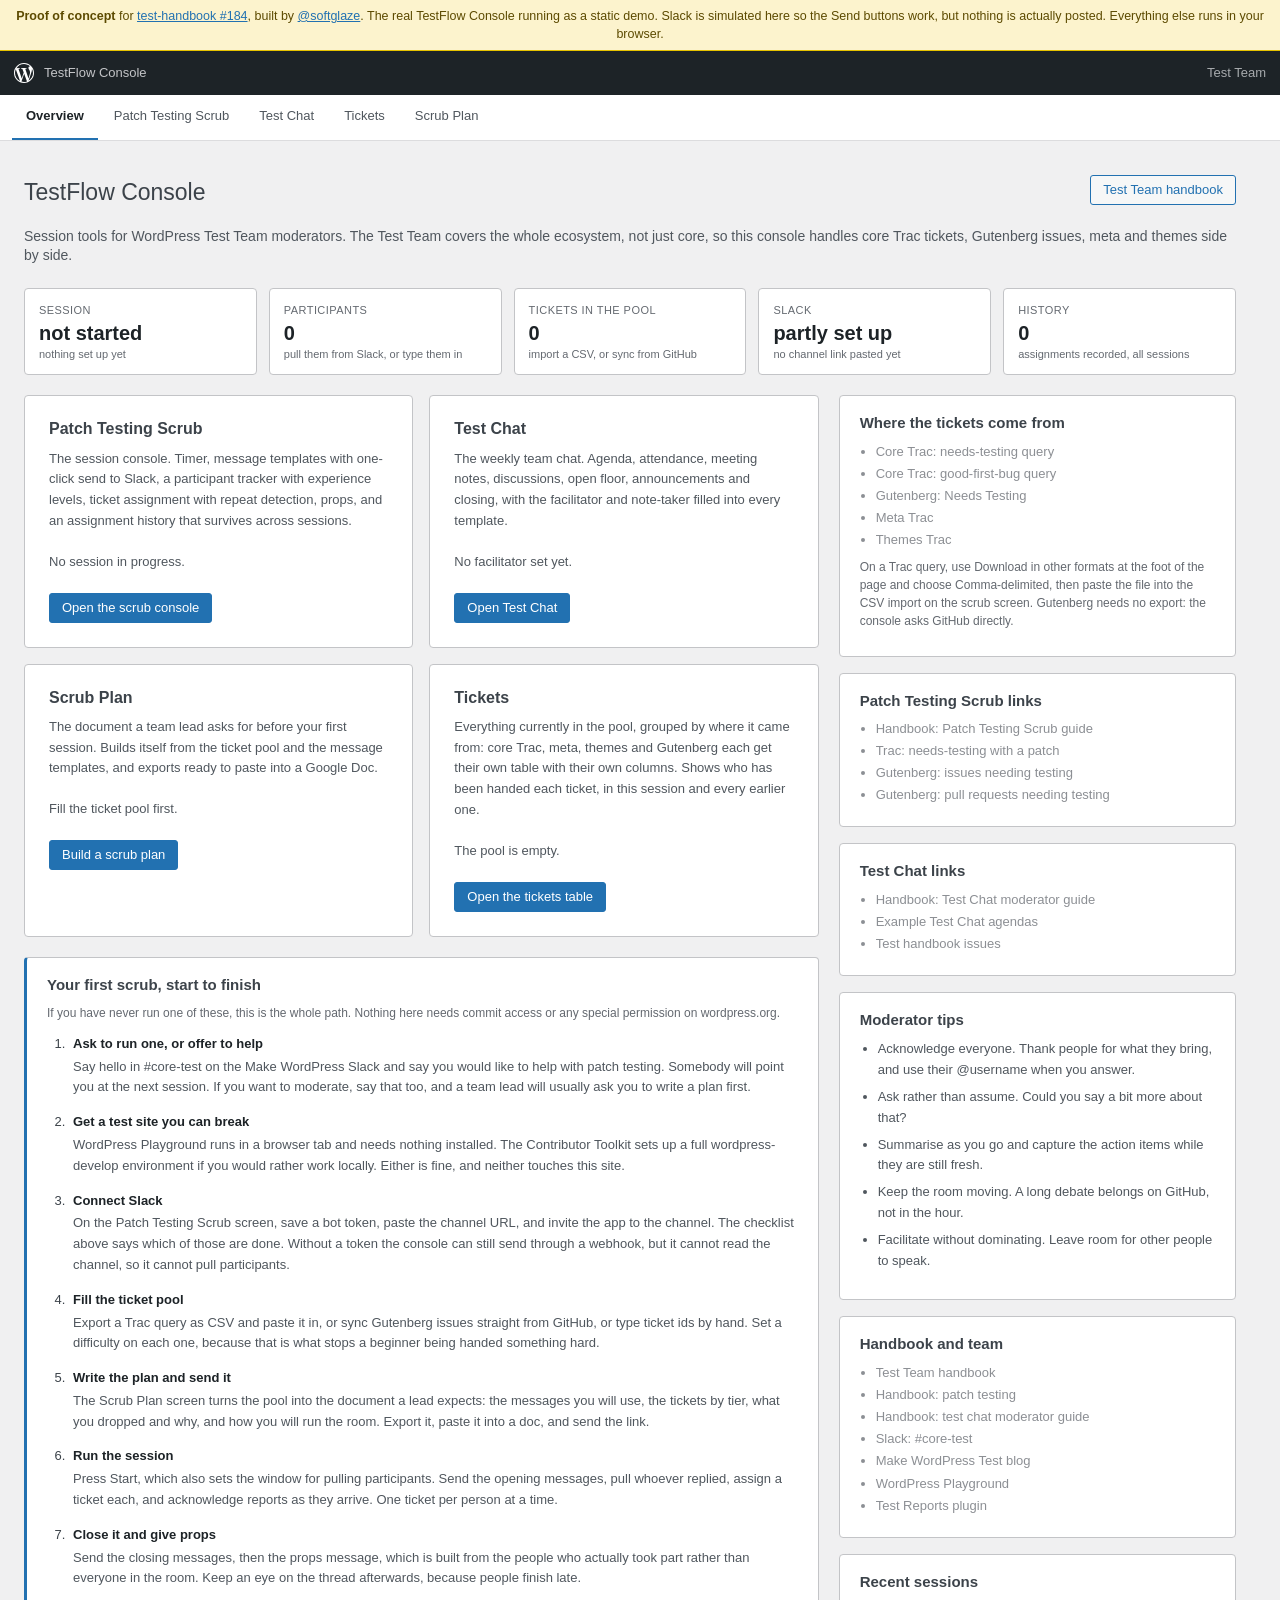
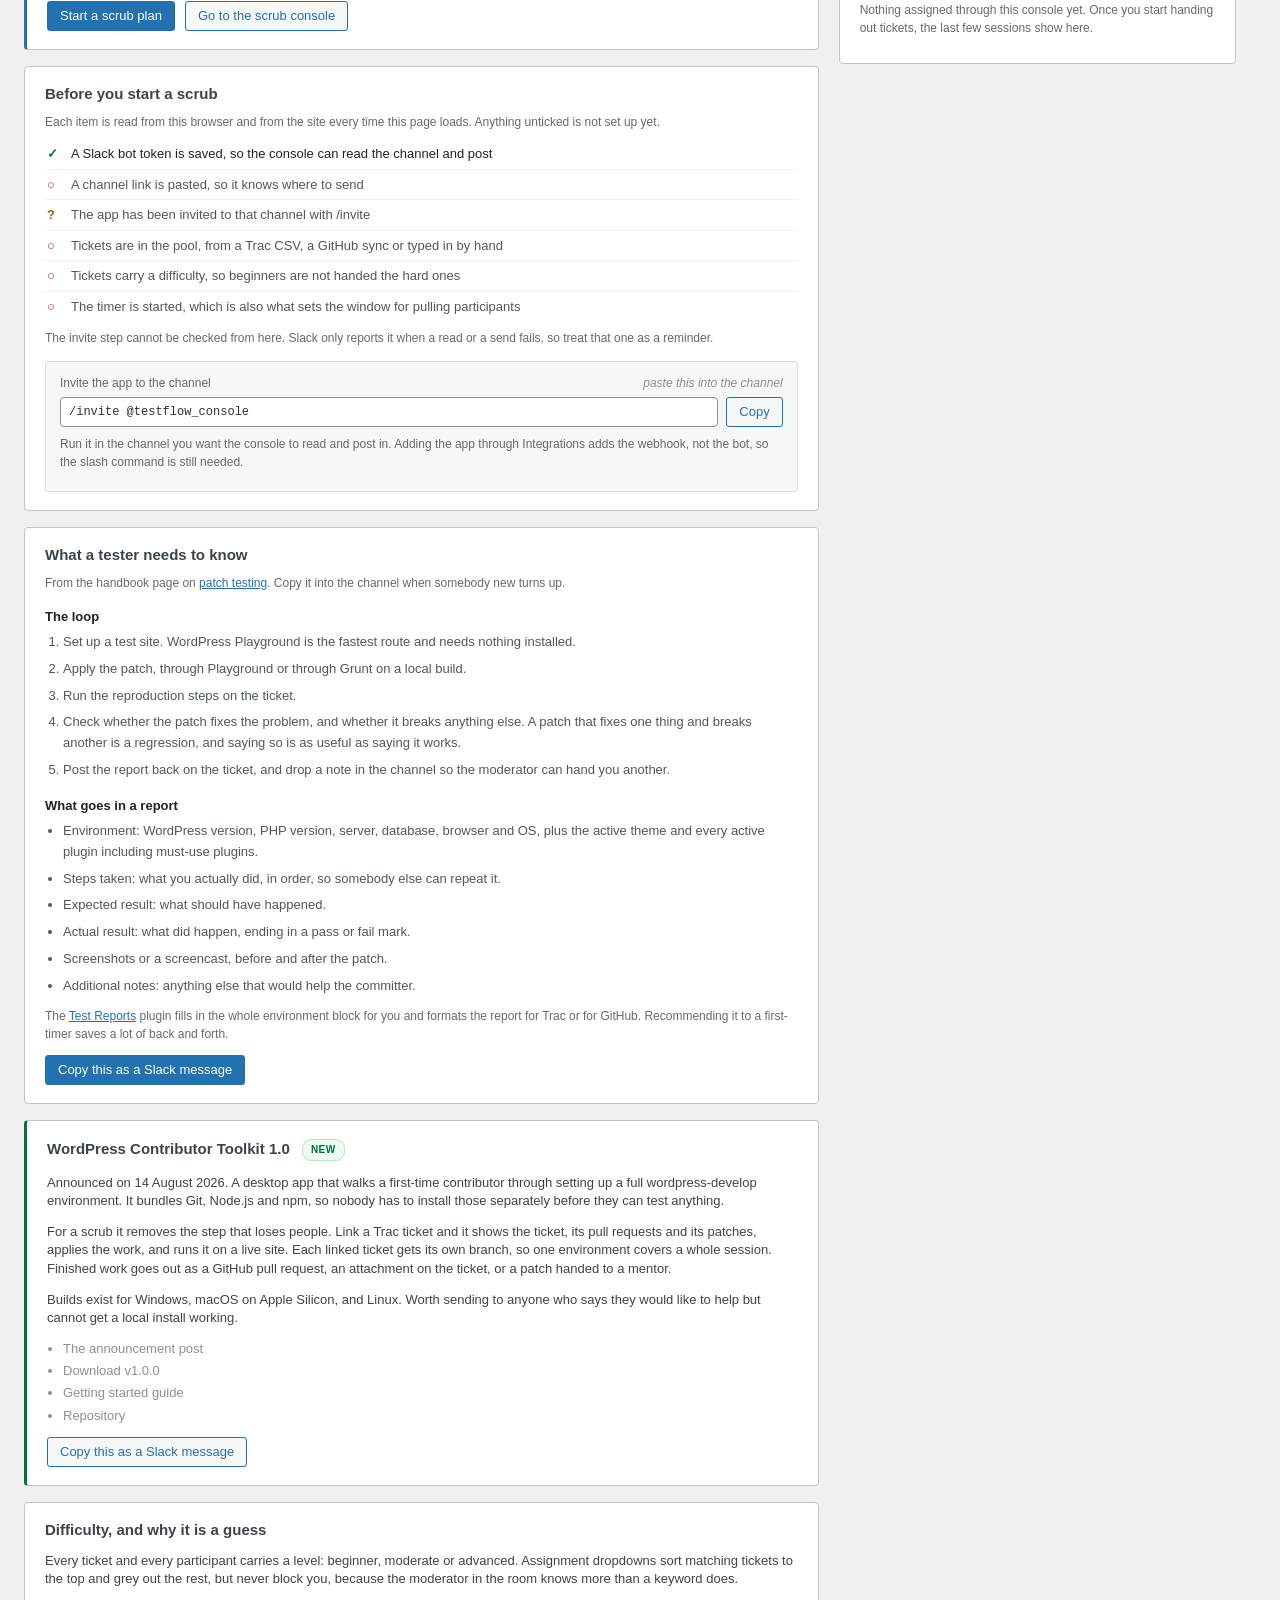
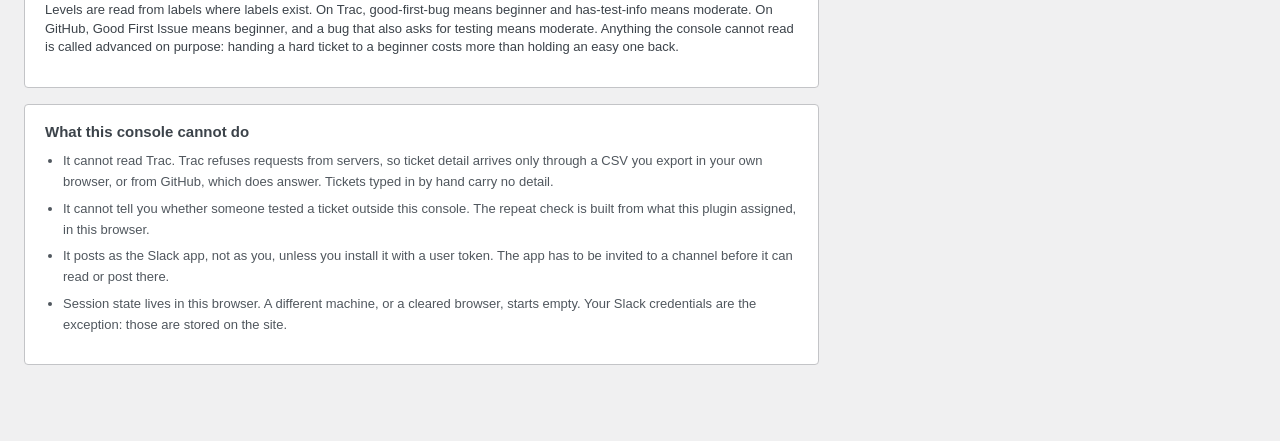
==== commit e0b65b45: "Simulate Slack so Send buttons work; rewrite localhost admin links to demo pages" ====
--- a/index.html
+++ b/index.html
@@ -9,7 +9,7 @@
 <link rel="stylesheet" href="assets/css/admin.css">
 </head>
 <body>
-<div class="tfdemo-ribbon"><strong>Proof of concept</strong> for <a href="https://github.com/WordPress/test-handbook/issues/184">test-handbook #184</a>, built by <a href="https://profiles.wordpress.org/softglaze/">@softglaze</a>. The real TestFlow Console running as a static demo. Slack sending is server-side and disabled here; everything else runs in your browser.</div>
+<div class="tfdemo-ribbon"><strong>Proof of concept</strong> for <a href="https://github.com/WordPress/test-handbook/issues/184">test-handbook #184</a>, built by <a href="https://profiles.wordpress.org/softglaze/">@softglaze</a>. The real TestFlow Console running as a static demo. Slack is simulated here so the Send buttons work, but nothing is actually posted. Everything else runs in your browser.</div>
 <div class="tfdemo-adminbar"><svg viewBox="0 0 24 24" aria-hidden="true"><path d="M21.469 6.825c.84 1.537 1.318 3.3 1.318 5.175 0 3.979-2.156 7.456-5.363 9.325l3.295-9.527c.615-1.54.82-2.771.82-3.864 0-.405-.026-.78-.07-1.11m-7.981.105c.647-.03 1.232-.105 1.232-.105.582-.075.514-.93-.067-.899 0 0-1.755.135-2.88.135-1.064 0-2.85-.15-2.85-.15-.585-.03-.661.855-.075.885 0 0 .54.061 1.125.09l1.68 4.605-2.37 7.08L5.354 7.03c.649-.03 1.234-.1 1.234-.1.585-.075.516-.93-.065-.896 0 0-1.746.138-2.874.138-.2 0-.438-.008-.69-.015C4.911 3.15 8.235 1.215 12 1.215c2.809 0 5.365 1.072 7.286 2.833-.046-.003-.091-.009-.141-.009-1.06 0-1.812.923-1.812 1.914 0 .89.513 1.643 1.06 2.531.411.72.89 1.643.89 2.977 0 .923-.354 1.994-.821 3.479l-1.075 3.585-3.9-11.61.001.014zM12 22.784c-1.059 0-2.081-.153-3.048-.437l3.237-9.406 3.315 9.087c.024.053.05.101.078.149-1.12.393-2.325.609-3.582.609M1.211 12c0-1.564.336-3.05.935-4.39L7.29 21.709C3.694 19.96 1.212 16.271 1.211 12M12 0C5.385 0 0 5.385 0 12s5.385 12 12 12 12-5.385 12-12S18.615 0 12 0"/></svg><span>TestFlow Console</span><span class="who">Test Team</span></div>
 <nav class="tfdemo-nav"><a href="index.html" class="current">Overview</a><a href="scrub.html">Patch Testing Scrub</a><a href="test-chat.html">Test Chat</a><a href="tickets.html">Tickets</a><a href="scrub-plan.html">Scrub Plan</a></nav>
 <div id="wpbody-content">
@@ -61,28 +61,28 @@
 					<h2>Patch Testing Scrub</h2>
 					<p>The session console. Timer, message templates with one-click send to Slack, a participant tracker with experience levels, ticket assignment with repeat detection, props, and an assignment history that survives across sessions.</p>
 					<p class="tf-card-state" data-screen="scrub"></p>
-					<a href="http://localhost:8889/wp-admin/admin.php?page=testflow-console-scrub" class="button button-primary">
+					<a href="scrub.html" class="button button-primary">
 						Open the scrub console					</a>
 				</div>
 								<div class="tf-session-card">
 					<h2>Test Chat</h2>
 					<p>The weekly team chat. Agenda, attendance, meeting notes, discussions, open floor, announcements and closing, with the facilitator and note-taker filled into every template.</p>
 					<p class="tf-card-state" data-screen="chat"></p>
-					<a href="http://localhost:8889/wp-admin/admin.php?page=testflow-console-test-chat" class="button button-primary">
+					<a href="test-chat.html" class="button button-primary">
 						Open Test Chat					</a>
 				</div>
 								<div class="tf-session-card">
 					<h2>Scrub Plan</h2>
 					<p>The document a team lead asks for before your first session. Builds itself from the ticket pool and the message templates, and exports ready to paste into a Google Doc.</p>
 					<p class="tf-card-state" data-screen="plan"></p>
-					<a href="http://localhost:8889/wp-admin/admin.php?page=testflow-console-plan" class="button button-primary">
+					<a href="scrub-plan.html" class="button button-primary">
 						Build a scrub plan					</a>
 				</div>
 								<div class="tf-session-card">
 					<h2>Tickets</h2>
 					<p>Everything currently in the pool, grouped by where it came from: core Trac, meta, themes and Gutenberg each get their own table with their own columns. Shows who has been handed each ticket, in this session and every earlier one.</p>
 					<p class="tf-card-state" data-screen="tickets"></p>
-					<a href="http://localhost:8889/wp-admin/admin.php?page=testflow-console-tickets" class="button button-primary">
+					<a href="tickets.html" class="button button-primary">
 						Open the tickets table					</a>
 				</div>
 							</div>
@@ -124,9 +124,9 @@
 									</ol>
 
 				<div class="tf-overview-actions">
-					<a class="button button-primary" href="http://localhost:8889/wp-admin/admin.php?page=testflow-console-plan">
+					<a class="button button-primary" href="scrub-plan.html">
 						Start a scrub plan					</a>
-					<a class="button" href="http://localhost:8889/wp-admin/admin.php?page=testflow-console-scrub">
+					<a class="button" href="scrub.html">
 						Go to the scrub console					</a>
 				</div>
 			</div>
